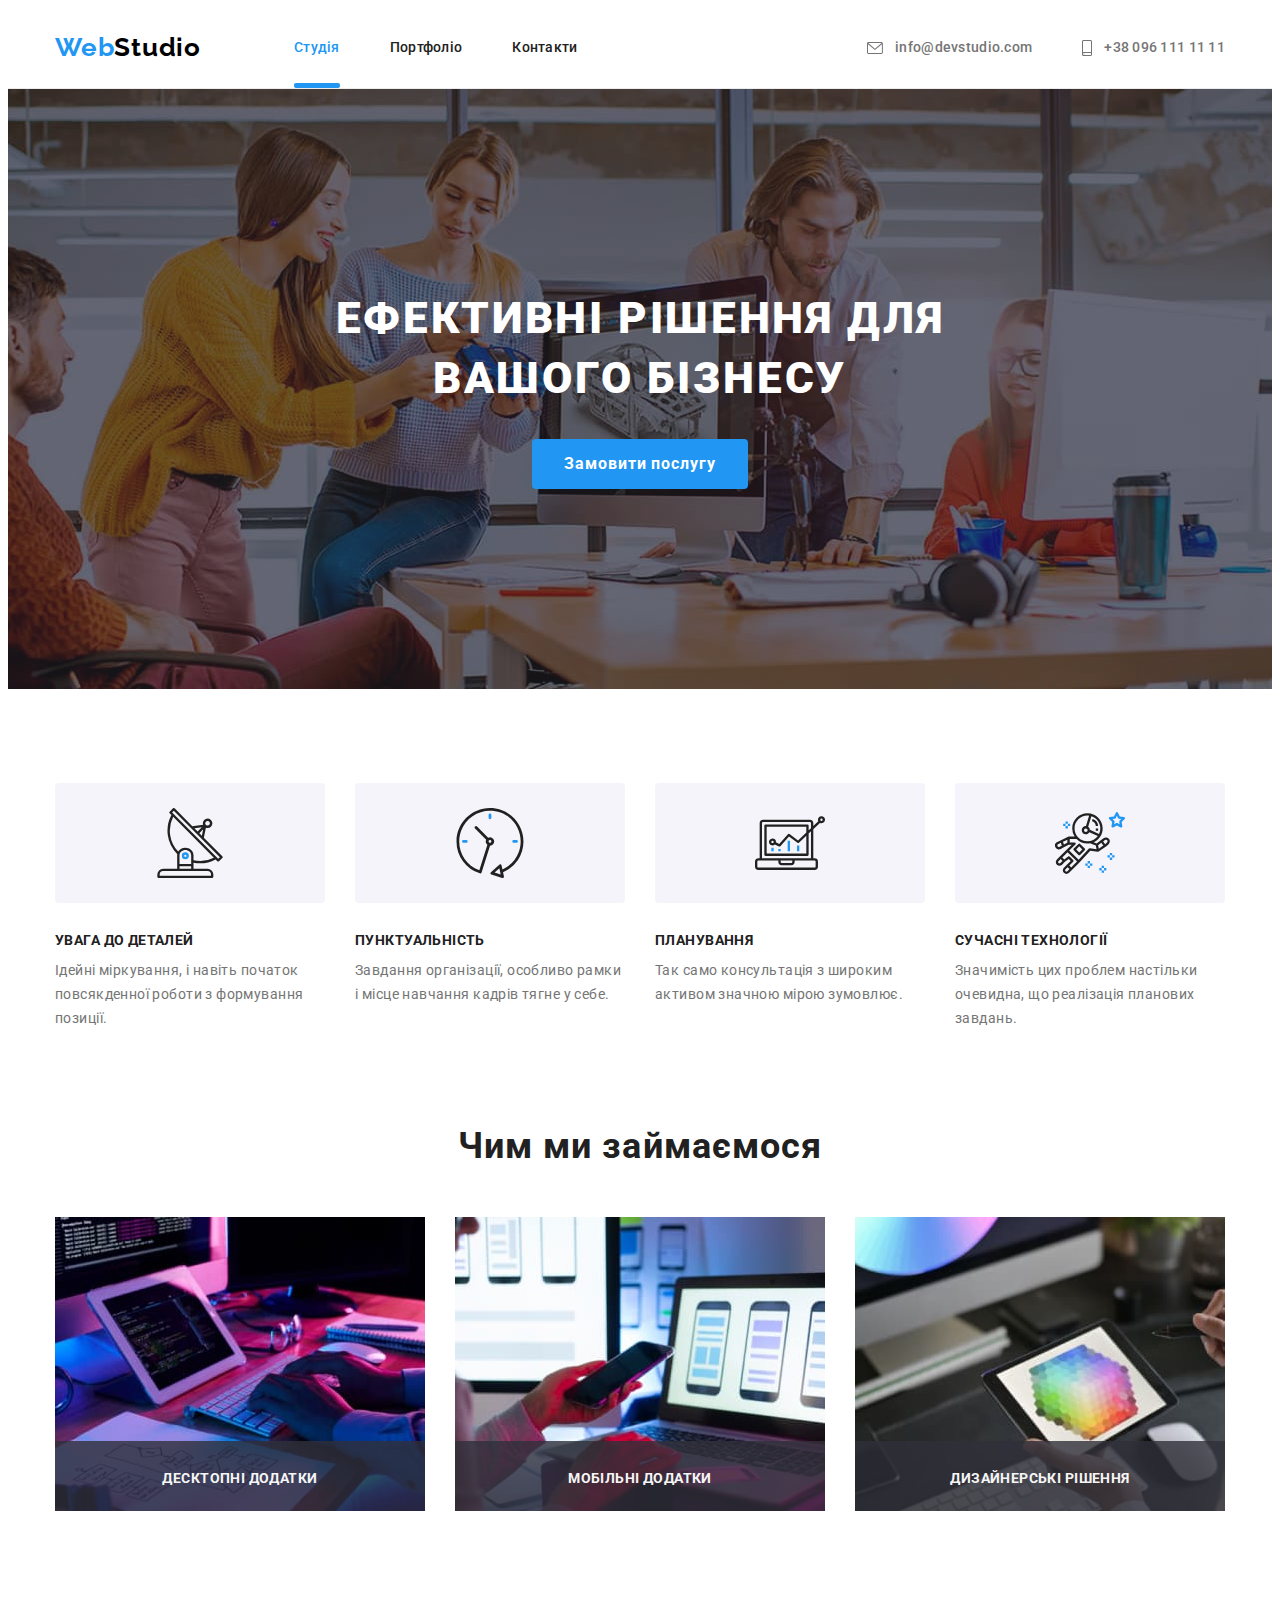
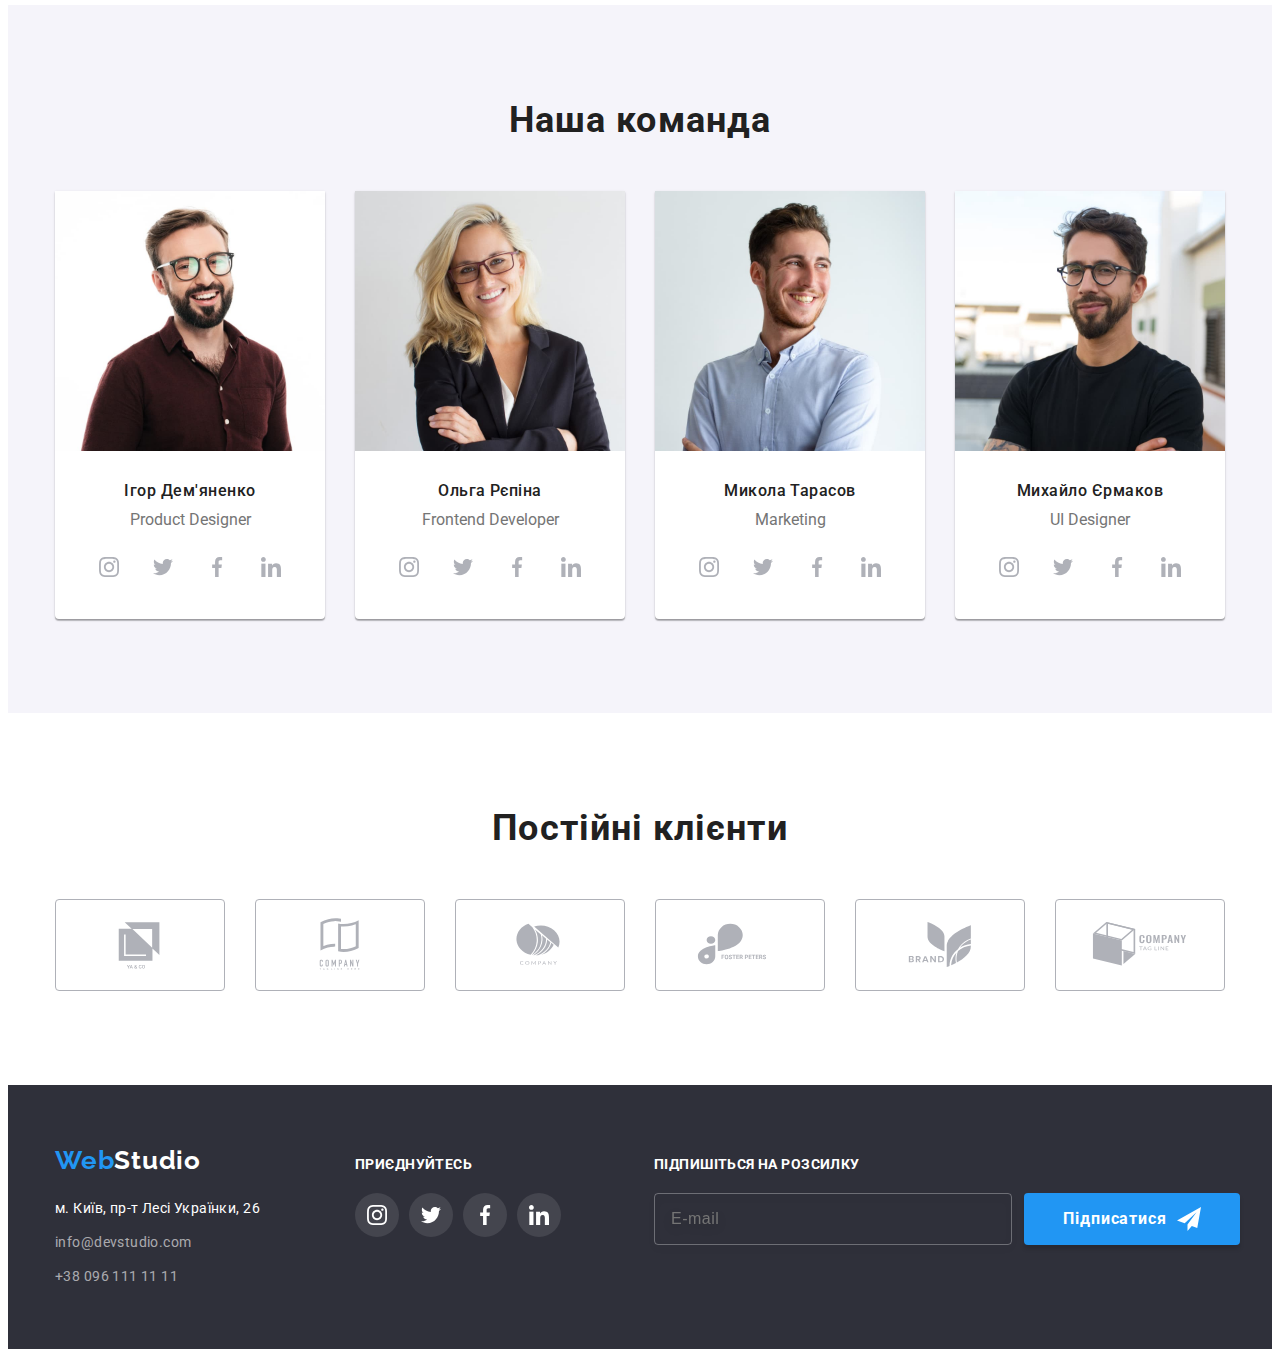
==== index.html @ d5b0b602 "clone" ====
<!DOCTYPE html>
<html lang="en">
  <head>
    <meta charset="UTF-8" />
    <meta http-equiv="X-UA-Compatible" content="IE=edge" />
    <meta name="viewport" content="width=device-width, initial-scale=1.0" />
    <title>Document</title>
    <link
      rel="stylesheet"
      href="https://cdnjs.cloudflare.com/ajax/libs/modern-normalize/1.1.0/modern-normalize.min.css"
      integrity="sha512-wpPYUAdjBVSE4KJnH1VR1HeZfpl1ub8YT/NKx4PuQ5NmX2tKuGu6U/JRp5y+Y8XG2tV+wKQpNHVUX03MfMFn9Q=="
      crossorigin="anonymous"
      referrerpolicy="no-referrer"
    />
    <link rel="stylesheet" href="./css/styles.css" />
    <link rel="preconnect" href="https://fonts.googleapis.com" />
    <link rel="preconnect" href="https://fonts.gstatic.com" crossorigin />
    <link
      href="https://fonts.googleapis.com/css2?family=Raleway:wght@700&family=Roboto:wght@400;500;700;900&display=swap"
      rel="stylesheet"
    />
  </head>
  <body>
    <header class="header">
      <div class="container">
        <a href="./index.html" class="logo">
          <span class="web">Web</span>Studio</a
        >

        <nav>
          <ul class="site-nav">
            <li class="item">
              <a href="./index.html" class="link activ">Студія</a>
            </li>
            <li class="item">
              <a href="./portfolio.html" class="link">Портфоліо</a>
            </li>
            <li class="item"><a href="#" class="link">Контакти</a></li>
          </ul>
        </nav>
        <ul class="contacts-nav">
          <li class="item">
            <a href="mailto:info@devstudio.com" class="link">
              <svg width="16px" height="12px" class="contacts-icon">
                <use href="./images/symbol-defs.svg#icon-convert"></use>
              </svg>
              info@devstudio.com</a
            >
          </li>
          <li class="item">
            <a href="tel:+380961111111" class="link">
              <svg width="10px" height="16px" class="contacts-icon">
                <use href="./images/symbol-defs.svg#icon-smartphone"></use>
              </svg>
              +38 096 111 11 11</a
            >
          </li>
        </ul>
      </div>
    </header>
    <main>
      <section class="hero">
        <div class="container">
          <h1 class="hero-title">Ефективні рішення для вашого бізнесу</h1>
          <button data-modal-open type="button" class="button">
            Замовити послугу
          </button>
        </div>
      </section>

      <section class="section no-padding">
        <div class="container">
          <ul class="description">
            <li class="list">
              <div class="description-logo">
                <svg width="70px" height="70px" class="description-icon">
                  <use href="./images/symbol-defs.svg#icon-antenna"></use>
                </svg>
              </div>
              <h3 class="description-title">УВАГА ДО ДЕТАЛЕЙ</h3>
              <p class="text">
                Ідейні міркування, і навіть початок повсякденної роботи з
                формування позиції.
              </p>
            </li>

            <li class="list">
              <div class="description-logo">
                <svg width="70px" height="70px" class="description-icon">
                  <use href="./images/symbol-defs.svg#icon-clock"></use>
                </svg>
              </div>

              <h3 class="description-title">ПУНКТУАЛЬНІСТЬ</h3>
              <p class="text">
                Завдання організації, особливо рамки і місце навчання кадрів
                тягне у себе.
              </p>
            </li>

            <li class="list">
              <div class="description-logo">
                <svg width="70px" height="70px" class="description-icon">
                  <use href="./images/symbol-defs.svg#icon-diagram"></use>
                </svg>
              </div>
              <h3 class="description-title">ПЛАНУВАННЯ</h3>
              <p class="text">
                Так само консультація з широким активом значною мірою зумовлює.
              </p>
            </li>

            <li class="list">
              <div class="description-logo">
                <svg width="70px" height="70px" class="description-icon">
                  <use href="./images/symbol-defs.svg#icon-astronaut"></use>
                </svg>
              </div>
              <h3 class="description-title">СУЧАСНІ ТЕХНОЛОГІЇ</h3>
              <p class="text">
                Значимість цих проблем настільки очевидна, що реалізація
                планових завдань.
              </p>
            </li>
          </ul>
        </div>
      </section>

      <section class="section photo">
        <div class="container">
          <h2 class="section-title">Чим ми займаємося</h2>
          <ul class="portfolio-list">
            <li>
              <div class="thumb">
                <img
                  src="./images/img.jpg"
                  alt="Робочий стіл"
                  width="370"
                  height="294"
                />
                <div class="about-photo">
                  <p class="about-text">ДЕСКТОПНІ ДОДАТКИ</p>
                </div>
              </div>
            </li>

            <li>
              <div class="thumb">
                <img
                  src="./images/img1.jpg"
                  alt="Ноутбук з телефоном в руках"
                  width="370"
                  height="294"
                />
                <div class="about-photo">
                  <p class="about-text">МОБІЛЬНІ ДОДАТКИ</p>
                </div>
              </div>
            </li>

            <li>
              <div class="thumb">
                <img
                  src="./images/img2.jpg"
                  alt="Планшет"
                  width="370"
                  height="294"
                />
                <div class="about-photo">
                  <p class="about-text">ДИЗАЙНЕРСЬКІ РІШЕННЯ</p>
                </div>
              </div>
            </li>
          </ul>
        </div>
      </section>

      <section class="section color">
        <div class="container comand">
          <h2 class="section-title">Наша команда</h2>
          <ul class="teams">
            <li class="team-list">
              <img
                src="./images/igor.jpg"
                alt="Ігор"
                width="270"
                height="260"
              />

              <div class="about">
                <h3 class="teams-title">Ігор Дем'яненко</h3>
                <p class="teams-text">Product Designer</p>
                <ul class="socials">
                  <li class="socials-item">
                    <a
                      class="socials-link link"
                      href="https://instagram.com"
                      target="_blank"
                      rel="nofollow noopener noreferrer"
                      aria-label="Instagram icon"
                    >
                      <svg class="socials-icon" width="20" height="20">
                        <use
                          href="./images/symbol-defs.svg#icon-instagram"
                        ></use>
                      </svg>
                    </a>
                  </li>
                  <li class="socials-item">
                    <a
                      class="socials-link link"
                      href="https://twitter.com"
                      target="_blank"
                      rel="nofollow noopener noreferrer"
                      aria-label="Twitter icon"
                    >
                      <svg class="socials-icon" width="20" height="20">
                        <use href="./images/symbol-defs.svg#icon-twitter"></use>
                      </svg>
                    </a>
                  </li>
                  <li class="socials-item">
                    <a
                      class="socials-link link"
                      href="https://facebook.com"
                      target="_blank"
                      rel="nofollow noopener noreferrer"
                      aria-label="Facebook icon"
                    >
                      <svg class="socials-icon" width="20" height="20">
                        <use
                          href="./images/symbol-defs.svg#icon-facebook"
                        ></use>
                      </svg>
                    </a>
                  </li>
                  <li class="socials-item">
                    <a
                      class="socials-link link"
                      href="https://linkedin.com"
                      target="_blank"
                      rel="nofollow noopener noreferrer"
                      aria-label="Linkedin icon"
                    >
                      <svg class="socials-icon" width="20" height="20">
                        <use
                          href="./images/symbol-defs.svg#icon-linkedin"
                        ></use>
                      </svg>
                    </a>
                  </li>
                </ul>
              </div>
            </li>
            <li class="team-list">
              <img
                src="./images/olga.jpg"
                alt="Ольга"
                width="270"
                height="260"
              />

              <div class="about">
                <h3 class="teams-title">Ольга Рєпіна</h3>
                <p class="teams-text">Frontend Developer</p>
                <ul class="socials">
                  <li class="socials-item">
                    <a
                      class="socials-link link"
                      href="https://instagram.com"
                      target="_blank"
                      rel="nofollow noopener noreferrer"
                      aria-label="Instagram icon"
                    >
                      <svg class="socials-icon" width="20" height="20">
                        <use
                          href="./images/symbol-defs.svg#icon-instagram"
                        ></use>
                      </svg>
                    </a>
                  </li>
                  <li class="socials-item">
                    <a
                      class="socials-link link"
                      href="https://twitter.com"
                      target="_blank"
                      rel="nofollow noopener noreferrer"
                      aria-label="Twitter icon"
                    >
                      <svg class="socials-icon" width="20" height="20">
                        <use href="./images/symbol-defs.svg#icon-twitter"></use>
                      </svg>
                    </a>
                  </li>
                  <li class="socials-item">
                    <a
                      class="socials-link link"
                      href="https://facebook.com"
                      target="_blank"
                      rel="nofollow noopener noreferrer"
                      aria-label="Facebook icon"
                    >
                      <svg class="socials-icon" width="20" height="20">
                        <use
                          href="./images/symbol-defs.svg#icon-facebook"
                        ></use>
                      </svg>
                    </a>
                  </li>
                  <li class="socials-item">
                    <a
                      class="socials-link link"
                      href="https://linkedin.com"
                      target="_blank"
                      rel="nofollow noopener noreferrer"
                      aria-label="Linkedin icon"
                    >
                      <svg class="socials-icon" width="20" height="20">
                        <use
                          href="./images/symbol-defs.svg#icon-linkedin"
                        ></use>
                      </svg>
                    </a>
                  </li>
                </ul>
              </div>
            </li>
            <li class="team-list">
              <img
                src="./images/mukola.jpg"
                alt="Микола"
                width="270"
                height="260"
              />

              <div class="about">
                <h3 class="teams-title">Микола Тарасов</h3>
                <p class="teams-text">Marketing</p>
                <ul class="socials">
                  <li class="socials-item">
                    <a
                      class="socials-link link"
                      href="https://instagram.com"
                      target="_blank"
                      rel="nofollow noopener noreferrer"
                      aria-label="Instagram icon"
                    >
                      <svg class="socials-icon" width="20" height="20">
                        <use
                          href="./images/symbol-defs.svg#icon-instagram"
                        ></use>
                      </svg>
                    </a>
                  </li>
                  <li class="socials-item">
                    <a
                      class="socials-link link"
                      href="https://twitter.com"
                      target="_blank"
                      rel="nofollow noopener noreferrer"
                      aria-label="Twitter icon"
                    >
                      <svg class="socials-icon" width="20" height="20">
                        <use href="./images/symbol-defs.svg#icon-twitter"></use>
                      </svg>
                    </a>
                  </li>
                  <li class="socials-item">
                    <a
                      class="socials-link link"
                      href="https://facebook.com"
                      target="_blank"
                      rel="nofollow noopener noreferrer"
                      aria-label="Facebook icon"
                    >
                      <svg class="socials-icon" width="20" height="20">
                        <use
                          href="./images/symbol-defs.svg#icon-facebook"
                        ></use>
                      </svg>
                    </a>
                  </li>
                  <li class="socials-item">
                    <a
                      class="socials-link link"
                      href="https://linkedin.com"
                      target="_blank"
                      rel="nofollow noopener noreferrer"
                      aria-label="Linkedin icon"
                    >
                      <svg class="socials-icon" width="20" height="20">
                        <use
                          href="./images/symbol-defs.svg#icon-linkedin"
                        ></use>
                      </svg>
                    </a>
                  </li>
                </ul>
              </div>
            </li>
            <li class="team-list">
              <img
                src="./images/mihailo.jpg"
                alt="Михайло"
                width="270"
                height="260"
              />

              <div class="about">
                <h3 class="teams-title">Михайло Єрмаков</h3>
                <p class="teams-text">UI Designer</p>
                <ul class="socials">
                  <li class="socials-item">
                    <a
                      class="socials-link link"
                      href="https://instagram.com"
                      target="_blank"
                      rel="nofollow noopener noreferrer"
                      aria-label="Instagram icon"
                    >
                      <svg class="socials-icon" width="20" height="20">
                        <use
                          href="./images/symbol-defs.svg#icon-instagram"
                        ></use>
                      </svg>
                    </a>
                  </li>
                  <li class="socials-item">
                    <a
                      class="socials-link link"
                      href="https://twitter.com"
                      target="_blank"
                      rel="nofollow noopener noreferrer"
                      aria-label="Twitter icon"
                    >
                      <svg class="socials-icon" width="20" height="20">
                        <use href="./images/symbol-defs.svg#icon-twitter"></use>
                      </svg>
                    </a>
                  </li>
                  <li class="socials-item">
                    <a
                      class="socials-link link"
                      href="https://facebook.com"
                      target="_blank"
                      rel="nofollow noopener noreferrer"
                      aria-label="Facebook icon"
                    >
                      <svg class="socials-icon" width="20" height="20">
                        <use
                          href="./images/symbol-defs.svg#icon-facebook"
                        ></use>
                      </svg>
                    </a>
                  </li>
                  <li class="socials-item">
                    <a
                      class="socials-link link"
                      href="https://linkedin.com"
                      target="_blank"
                      rel="nofollow noopener noreferrer"
                      aria-label="Linkedin icon"
                    >
                      <svg class="socials-icon" width="20" height="20">
                        <use
                          href="./images/symbol-defs.svg#icon-linkedin"
                        ></use>
                      </svg>
                    </a>
                  </li>
                </ul>
              </div>
            </li>
          </ul>
        </div>
      </section>
      <section class="section">
        <div class="container">
          <h2 class="section-title">Постійні клієнти</h2>
          <ul class="clients">
            <li class="clients-border">
              <a href="" class="clients-item">
                <svg width="106" height="60" class="clients-logo">
                  <use href="./images/symbol-defs.svg#icon-logo"></use>
                </svg>
              </a>
            </li>
            <li class="clients-border">
              <a href="" class="clients-item">
                <svg width="106" height="60" class="clients-logo">
                  <use href="./images/symbol-defs.svg#icon-logoo"></use>
                </svg>
              </a>
            </li>
            <li class="clients-border">
              <a href="" class="clients-item">
                <svg width="106" height="60" class="clients-logo">
                  <use href="./images/symbol-defs.svg#icon-logooo"></use>
                </svg>
              </a>
            </li>
            <li class="clients-border">
              <a href="" class="clients-item">
                <svg width="106" height="60" class="clients-logo">
                  <use href="./images/symbol-defs.svg#icon-logooooo"></use>
                </svg>
              </a>
            </li>
            <li class="clients-border">
              <a href="" class="clients-item">
                <svg width="106" height="60" class="clients-logo">
                  <use href="./images/symbol-defs.svg#icon-brand"></use>
                </svg>
              </a>
            </li>
            <li class="clients-border">
              <a href="" class="clients-item">
                <svg width="106" height="60" class="clients-logo">
                  <use href="./images/symbol-defs.svg#icon-company"></use>
                </svg>
              </a>
            </li>
          </ul>
        </div>
      </section>
    </main>

    <footer class="page-dawn">
      <div class="container">
        <div class="footer-adress">
          <a href="/" class="logo">
            <span class="web">Web</span><span class="colortext">Studio</span></a
          >

          <address class="adress">
            <p class="adress-text">м. Київ, пр-т Лесі Українки, 26</p>
            <ul class="info">
              <li class="info-link">
                <a href="mailto:info@devstudio.com" class="link"
                  >info@devstudio.com</a
                >
              </li>
              <li class="info-link">
                <a href="tel:+380961111111" class="link">+38 096 111 11 11</a>
              </li>
            </ul>
          </address>
        </div>
        <div class="footer-socials">
          <p class="join-in">ПРИЄДНУЙТЕСЬ</p>
          <ul class="footer-item">
            <li class="socials-item">
              <a
                class="socials-link link"
                href="https://instagram.com"
                target="_blank"
                rel="nofollow noopener noreferrer"
                aria-label="Instagram icon"
              >
                <svg class="socials-icon" width="20" height="20">
                  <use href="./images/symbol-defs.svg#icon-instagram"></use>
                </svg>
              </a>
            </li>
            <li class="socials-item">
              <a
                class="socials-link link"
                href="https://twitter.com"
                target="_blank"
                rel="nofollow noopener noreferrer"
                aria-label="Twitter icon"
              >
                <svg class="socials-icon" width="20" height="20">
                  <use href="./images/symbol-defs.svg#icon-twitter"></use>
                </svg>
              </a>
            </li>
            <li class="socials-item">
              <a
                class="socials-link link"
                href="https://facebook.com"
                target="_blank"
                rel="nofollow noopener noreferrer"
                aria-label="Facebook icon"
              >
                <svg class="socials-icon" width="20" height="20">
                  <use href="./images/symbol-defs.svg#icon-facebook"></use>
                </svg>
              </a>
            </li>
            <li class="socials-item">
              <a
                class="socials-link link"
                href="https://linkedin.com"
                target="_blank"
                rel="nofollow noopener noreferrer"
                aria-label="Linkedin icon"
              >
                <svg class="socials-icon" width="20" height="20">
                  <use href="./images/symbol-defs.svg#icon-linkedin"></use>
                </svg>
              </a>
            </li>
          </ul>
        </div>
        <div class="subscription">
          <p class="subscription-title">ПІДПИШІТЬСЯ НА РОЗСИЛКУ</p>
          <form class="subscription-form" autocomplete="on">
            <label class="subscription-label">
              <input
                type="text"
                class="subscription-input"
                name="email"
                placeholder="E-mail"
              />
            </label>
            <button class="subscription-button" type="button">
              Підписатися
              <svg class="subscription-icon" width="24" height="24">
                <use href="./images/symbol-defs.svg#icon-send"></use>
              </svg>
            </button>
          </form>
        </div>
      </div>
    </footer>

    <div class="backdrop is-hidden" data-modal>
      <div class="modal">
        <button data-modal-close class="close-modal">
          <svg class="close-icon" width="18" height="18">
            <use href="./images/symbol-defs.svg#icon-close"></use>
          </svg>
        </button>

        <h2 class="modal-title">Залиште своЇ дані, ми вам передзвонимо</h2>

        <form class="modal-form">
          <label for="Ім'я" class="form-label">
            <span class="form-subtitle">Ім'я</span>
            <input type="text" name="name" class="form-input" />
            <svg class="form-icon" width="18" height="18">
              <use href="./images/symbol-defs.svg#icon-person"></use>
            </svg>
          </label>

          <label for="Телефон" class="form-label">
            <span class="form-subtitle">Телефон</span>
            <input type="text" name="phone" class="form-input" />
            <svg class="form-icon" width="18" height="18">
              <use href="./images/symbol-defs.svg#icon-phone"></use>
            </svg>
          </label>

          <label for="Пошта" class="form-label">
            <span class="form-subtitle">Пошта</span>
            <input type="text" name="email" class="form-input" />
            <svg class="form-icon" width="18" height="18">
              <use href="./images/symbol-defs.svg#icon-email"></use>
            </svg>
          </label>

          <label for="Коментар" class="form-label">
            <span class="form-subtitle">Коментар</span>
            <textarea
              name="coment"
              class="form-coment"
              placeholder="Введіть текст"
            ></textarea>
          </label>
        </form>

        <label for="policy" class="policy-label">
          <input
            type="checkbox"
            name="policy"
            id="policy"
            class="policy-input"
          />
          <span class="checkbox-icon"></span>

          <span class="form-policy"
            >Погоджуюся з розсилкою та приймаю
            <a href="#" class="policy-link">Умови договору</a></span
          >
        </label>

        <button type="submit" class="button button-send">Відправити</button>
      </div>
    </div>

    <script src="./js/modal.js"></script>
  </body>
</html>
---- css/styles.css ----
/* колір основного тексту #757575 */
/* вторичний колір #212121 */
/* білий текст #ffffff */
/* білий #f5f5f5 */
/* акцент #2196F3 */

:root {
  --primary-text-color: #757575;
  --title-text-color: #212121;
  --accent-color: #2196f3;
  --primary-white-color: #f5f5f5;
  --primary-white-text-color: #ffffff;
}
html {
  box-sizing: border-box;
  /* background: var(--primary-white-text-color); */
}

*,
*::before,
*::after {
  box-sizing: inherit;
}

body {
  /* color: var(--title-text-color); */
  color: var(--primary-white-color);

  font-family: Roboto, sans-serif;
}
p {
  margin: 0px;
}

ul {
  list-style: none;
  padding: 0px;
  margin: 0px;
}
img {
  display: block;
}

h1,
h2,
h3,
h4,
h5,
h6,
p {
  margin-top: 0px;
  margin-bottom: 0px;
}

header {
  border-bottom: 1px solid #ececec;
}

/* Logo */

.logo {
  color: #000000;

  font-family: Raleway, sans-serif;
  font-weight: 700;
  font-size: 26px;
  line-height: 1.2;
  letter-spacing: 0.03em;

  text-decoration: none;

  margin-right: 93px;
}

.logo .web {
  color: var(--accent-color);
}

/* Site-nav */
/* .header {
  border-bottom: 1px solid #ececec;
} */
.header .container {
  width: 1200px;
  display: flex;
  align-items: center;
  margin-left: auto;
  margin-right: auto;

  padding-top: 0px;
  padding-bottom: 0px;
  padding-left: 15px;
  padding-right: 15px;
}

.container {
  align-items: center;
  width: 1200px;
  margin-left: auto;
  margin-right: auto;
  padding-left: 15px;
  padding-right: 15px;
}
.site-nav {
  display: flex;
  padding-left: 0px;
}

.site-nav .item:not(:last-child) {
  margin-right: 50px;
}

.contacts-nav {
  display: flex;
  padding-left: 0px;
  margin-left: auto;
}

.contacts-nav .item + .item {
  margin-left: 50px;
}

.site-nav .link {
  color: var(--title-text-color);

  font-weight: 500;
  font-size: 14px;
  line-height: 1.14;
  letter-spacing: 0.02em;

  text-decoration: none;
  position: relative;

  display: block;
  padding-top: 32px;
  padding-bottom: 32px;

  transition: color 250ms cubic-bezier(0.4, 0, 0.2, 1);
}

.activ::after {
  content: "";
  display: block;
  width: 100%;
  height: 5px;
  background-color: var(--accent-color);
  position: absolute;
  left: 0;
  bottom: 0;
  border-radius: 2px;
}

.site-nav .link.activ {
  color: var(--accent-color);
}

.site-nav .link:hover,
.site-nav .link:focus {
  color: var(--accent-color);
}

.site-nav .link.current {
  color: var(--accent-color);
}

.contacts-nav .link {
  color: var(--primary-text-color);

  font-weight: 500;
  font-size: 14px;
  line-height: 1.14;
  letter-spacing: 0.02em;

  text-decoration: none;

  display: flex;
  align-items: center;
  padding-bottom: 32px;
  padding-top: 32px;

  transition: color 250ms cubic-bezier(0.4, 0, 0.2, 1);
}
.contacts-nav .link:hover,
.contacts-nav .link:focus {
  color: var(--accent-color);
}
.link:hover .contacts-icon,
.link:focus .contacts-icon {
  fill: currentColor;
}

.item {
  display: flex;
  align-items: center;
  margin: 0;
  padding: 0;
  list-style: none;
}

.contacts-icon {
  fill: var(--primary-text-color);
  /* fill: transparent; */

  margin-right: 12px;
}

/* Hero */
.hero {
  text-align: center;
  background-color: #c4c4c4;
  padding-top: 200px;
  padding-bottom: 200px;
  max-width: 1600px;
  margin-left: auto;
  margin-right: auto;
  background-image: linear-gradient(
      rgba(47, 48, 58, 0.4),
      rgba(47, 48, 58, 0.4)
    ),
    url(../images/hero.jpg);
  /* background-image: url(../images/hero.jpg); */
  background-repeat: no-repeat;
  background-position: center;
  background-size: cover;
}

.hero-title {
  color: var(--primary-white-text-color);

  font-weight: 900;
  font-size: 44px;
  line-height: 1.36;
  text-align: center;
  letter-spacing: 0.06em;
  text-transform: uppercase;

  width: 696px;
  height: 120px;
  margin-top: 0px;
  margin-bottom: 30px;
  margin-left: auto;
  margin-right: auto;
}

/* Button */
.button {
  color: var(--primary-white-text-color);
  background-color: var(--accent-color);
  border: none;
  border-radius: 4px;
  font-family: inherit;
  font-weight: 700;
  font-size: 16px;
  line-height: 1.88;
  align-items: center;
  text-align: center;
  letter-spacing: 0.06em;

  cursor: pointer;

  width: 216px;
  height: 50px;
}

/* Section */
.section {
  padding-top: 94px;
  padding-bottom: 94px;
}
.portfolio-list {
  display: flex;
  justify-content: space-between;
}
.thumb {
  position: relative;
}

.about-photo {
  /* margin-left: auto;
 margin-right: auto; */
  width: 370px;
  height: 70px;

  position: absolute;
  bottom: 0;
  left: 50%;
  transform: translate(-50%, 0);
  background-color: rgba(47, 48, 58, 0.8);
}

.about-text {
  font-weight: 700;
  font-size: 14px;
  line-height: 1.14;
  text-align: center;
  justify-content: center;
  letter-spacing: 0.03em;

  padding-top: 30px;
  padding-bottom: 30px;
}

.section-title {
  color: var(--title-text-color);

  font-size: 36px;
  line-height: 1.17;
  text-align: center;
  letter-spacing: 0.03em;

  margin-top: 0;
  margin-bottom: 50px;
}

.description {
  display: flex;
  padding-left: 0px;
  padding-right: 0px;
  margin: 0px;
}

.no-padding {
  margin-top: 0px;
  padding-bottom: 0px;
}

.description .description-title {
  color: var(--title-text-color);

  font-size: 14px;
  line-height: 1.14;
  letter-spacing: 0.03em;
  text-transform: uppercase;

  margin-top: 0px;
  margin-bottom: 10px;
}

.list {
  display: inline-block;
  width: 270px;
  padding-left: 0px;
}

.list:not(:first-child) {
  margin-left: 30px;
}

.text {
  color: var(--primary-text-color);

  font-size: 14px;
  line-height: 1.71;
  letter-spacing: 0.03em;
}

.description-logo {
  height: 120px;
  display: flex;
  align-items: center;
  justify-content: center;
  background-color: #f5f4fa;
  margin-bottom: 30px;
  border-radius: 4px;
}
.description-icon {
  display: flex;
  align-items: center;
  justify-content: center;
}

/* Teams */
.comand {
  background: #f5f4fa;
}
.color {
  background: #f5f4fa;
}
.teams {
  display: flex;
}

.team-list {
  background: var(--primary-white-text-color);
  border-bottom-right-radius: 4px;
  border-bottom-left-radius: 4px;
  box-shadow: 0px 1px 3px rgba(0, 0, 0, 0.12), 0px 1px 1px rgba(0, 0, 0, 0.14),
    0px 2px 1px rgba(0, 0, 0, 0.2);
}
.team-list:not(:first-child) {
  margin-left: 30px;
}
.about {
  padding-top: 30px;
  padding-bottom: 30px;
}

.teams .teams-title {
  color: var(--title-text-color);
  font-weight: 500;
  font-size: 16px;
  line-height: 1.19;
  letter-spacing: 0.03em;
  text-align: center;
  /* margin-top: 30px; */
}

.teams-text {
  color: var(--primary-text-color);
  font-size: 16px;
  line-height: 1.19;
  text-align: center;
  margin-top: 10px;
  /* margin-bottom: 30px; */
}

.socials {
  display: flex;
  justify-content: center;
  align-items: center;
  gap: 10px;
  margin-top: 16px;
}

.socials-link {
  display: flex;
  align-items: center;
  justify-content: center;

  width: 44px;
  height: 44px;

  color: #afb1b8;
  /* fill: currentColor; */
  border-radius: 50%;

  transition: background-color 250ms cubic-bezier(0.4, 0, 0.2, 1),
    fill 250ms cubic-bezier(0.4, 0, 0.2, 1);
}

.socials-link:hover,
.socials-link:focus {
  background-color: var(--accent-color);
}

.socials-icon {
  fill: currentColor;
}
.socials-link:hover .socials-icon,
.socials-link:focus .socials-icon {
  fill: #ffffff;
  transition: fill 250ms cubic-bezier(0.4, 0, 0.2, 1);
}

/* Clients */

.clients {
  display: flex;
  justify-content: center;
  align-items: center;
  gap: 30px;
}

.clients-logo {
  display: flex;
  align-items: center;
  justify-content: center;

  fill: #afb1b8;

  transition: fill 250ms cubic-bezier(0.4, 0, 0.2, 1);
}
.clients-item:hover .clients-logo,
.clients-item:focus .clients-logo {
  fill: var(--accent-color);
}

.clients-item {
  display: flex;
  align-items: center;
  justify-content: center;
  background-color: transparent;
  box-sizing: border-box;
  width: 170px;
  height: 92px;
  border: 1px solid #afb1b8;
  border-radius: 4px;

  transition: border-color 250ms cubic-bezier(0.4, 0, 0.2, 1);
}

.clients-border {
  display: flex;
  align-items: center;
  justify-content: center;
}
.clients-item:hover,
.clients-item:focus {
  border: 1px solid var(--accent-color);
}

/* Footer */
footer {
  background: #2f303a;
  padding-top: 60px;
  padding-bottom: 60px;
}

.page-dawn .logo {
  margin-right: 0px;
}

.page-dawn .container {
  align-items: center;
  width: 1200px;
  margin-left: auto;
  margin-right: auto;
  padding-left: 15px;
  padding-right: 15px;

  font-size: 14px;
  line-height: 1.71;

  display: flex;
  align-items: baseline;
}

.colortext {
  color: var(--primary-white-text-color);
}

.adress {
  font-style: normal;
  margin-right: 0px;
  width: 230px;
  padding-top: 20px;
}

.adress .adress-text {
  color: var(--primary-white-text-color);

  font-size: 14px;
  line-height: 1.71;
  letter-spacing: 0.03em;
  margin-right: 0px;
}

.info .link {
  color: rgba(255, 255, 255, 0.6);

  font-size: 14px;
  line-height: 1.71;
  letter-spacing: 0.03em;

  text-decoration: none;

  transition: color 250ms cubic-bezier(0.4, 0, 0.2, 1);
}
.info-link {
  padding-top: 10px;
}

.info .link:hover,
.info .link:focus {
  color: var(--accent-color);
}

.footer-item {
  display: flex;
  align-items: center;
  justify-content: center;
}

.footer-adress {
  margin-right: 70px;
}

.join-in {
  color: var(--primary-white-text-color);
  font-size: 14px;
  line-height: 1.14;
  letter-spacing: 0.03em;
  margin-bottom: 20px;
  font-weight: 700;
}
.footer-item {
  gap: 10px;
}

.footer-item .socials-link {
  display: flex;
  align-items: center;
  justify-content: center;

  width: 44px;
  height: 44px;

  color: var(--primary-white-text-color);
  background-color: rgba(255, 255, 255, 0.1);
  fill: currentColor;
  border-radius: 50%;

  transition: background-color 250ms cubic-bezier(0.4, 0, 0.2, 1);
}
.footer-item .socials-link:hover,
.footer-item .socials-link:focus {
  background-color: var(--accent-color);
}

.subscription {
  margin-left: 93px;
}

.subscription-title {
  color: var(--primary-white-text-color);
  font-size: 14px;
  line-height: 1.14;
  letter-spacing: 0.03em;
  margin-bottom: 20px;
  font-weight: 700;
}

.subscription-form {
  display: flex;
}

.subscription-input {
  border: 1px solid rgba(255, 255, 255, 0.3);
  border-radius: 4px;
  background-color: transparent;
  min-width: 358px;
  margin-right: 12px;
  font-size: 16px;
  line-height: 1.25;
  letter-spacing: 0.03em;
  color: rgba(255, 255, 255, 0.9);
  padding: 15px 16px;
  filter: drop-shadow(0px 4px 4px rgba(0, 0, 0, 0.15));
  transition: border-color 250ms cubic-bezier(0.4, 0, 0.2, 1);
}
.subscription-input:hover,
.subscription-input:focus {
  border-color: var(--accent-color);
  outline: none;
}

.subscription-button {
  display: inline-flex;
  padding: 10px 28px;
  color: var(--primary-white-text-color);
  background-color: var(--accent-color);
  border: none;
  border-radius: 4px;
  font-family: inherit;
  font-weight: 700;
  font-size: 16px;
  line-height: 1.88;
  align-items: center;
  text-align: center;
  justify-content: center;
  letter-spacing: 0.06em;
  box-shadow: 0px 4px 4px rgba(0, 0, 0, 0.15);

  cursor: pointer;

  width: 216px;
}

.subscription-icon {
  fill: var(--primary-white-text-color);
  margin-left: 10px;
}
/* Портфоліо */

.section .portfolio-button {
  color: var(--title-text-color);

  font-weight: 500;
  font-size: 16px;
  line-height: 1.63;
  letter-spacing: 0.03em;

  cursor: pointer;

  font-family: inherit;
  padding: 6px 23px;
  transition: background-color 250ms cubic-bezier(0.4, 0, 0.2, 1),
    color 250ms cubic-bezier(0.4, 0, 0.2, 1);
  border: none;
  border-radius: 4px;
}

.navigation {
  display: flex;

  align-items: center;
  justify-content: center;

  margin: 0 auto 50px auto;
}
.navigation li:not(:first-child) {
  margin-left: 10px;
}
.section .portfolio-button:hover {
  color: #f5f4fa;
  background-color: var(--accent-color);
  filter: drop-shadow(0px 4px 4px rgba(0, 0, 0, 0.25));
  transition: filter 250ms cubic-bezier(0.4, 0, 0.2, 1);
}
.section .portfolio-button:focus {
  color: #f5f4fa;
  background-color: var(--accent-color);
  filter: drop-shadow(0px 4px 4px rgba(0, 0, 0, 0.25));
  transition: filter 250ms cubic-bezier(0.4, 0, 0.2, 1);
}

.work-item {
  text-decoration: none;
  display: block;
  width: 370px;
}
.work-photo {
  position: relative;
  overflow: hidden;
}

/* .work-photo::before{

  position: absolute;
  content: "";
  width: 100%;
  height: 100%;
  display: inline-block;
  background-color: rgba(33, 150, 243, 0.9);
  opacity: 0;
}

.work-photo:hover::before{
  opacity: 1;
 
} */

.work-photo-text {
  position: absolute;
  transform: translateY(100%);
  transition: transform 250ms cubic-bezier(0.4, 0, 0.2, 1);

  top: 0;
  left: 0;
  width: 100%;
  height: 100%;

  padding: 63px 24px;
  font-size: 18px;
  line-height: 1.56;
  letter-spacing: 0.03em;

  background-color: rgba(33, 150, 243, 0.9);
  color: var(--primary-white-text-color);
}

.work-list:hover,
.work-item:focus {
  display: inline-block;
  box-shadow: 0px 4px 4px rgba(0, 0, 0, 0.25);
  transition: box-shadow 250ms cubic-bezier(0.4, 0, 0.2, 1);
}

.work-list:hover .work-photo-text,
.work-list:focus .work-photo-text {
  transform: translateY(0);
}

.works .work-description {
  background-color: var(--primary-white-text-color);
}

.work-item:hover {
  filter: drop-shadow(0px 4px 4px rgba(0, 0, 0, 0.25));
  /* display: block;
box-shadow: 0px 3px 1px rgba(0, 0, 0, 0.1), 0px 1px 2px rgba(0, 0, 0, 0.08), 0px 2px 2px rgba(0, 0, 0, 0.12);
border-radius:4px; */
}
.works .work-title {
  color: var(--title-text-color);

  font-size: 18px;
  line-height: 2;
  letter-spacing: 0.06em;

  /* margin-top: 20px; */
  /* padding: 20px 24px 20px 24px; */
}

.works .work-text {
  color: var(--primary-text-color);

  font-size: 16px;
  line-height: 1.88;
  letter-spacing: 0.03em;
  /* 
  margin-top: 4px; */
}

.works {
  display: flex;
  flex-wrap: wrap;
  gap: 30px;
}

.work-description {
  padding: 20px 24px 20px 24px;
  border-bottom: 1px solid #eeeeee;
  border-left: 1px solid #eeeeee;
  border-right: 1px solid #eeeeee;
}

/* BACKDROP */

.backdrop {
  position: fixed;
  top: 0;
  left: 0;
  width: 100%;
  height: 100%;
  background-color: rgba(0, 0, 0, 0.2);
  opacity: 1;
  filter: drop-shadow(0px 4px 4px rgba(0, 0, 0, 0.25));

  transition: opacity 250ms cubic-bezier(0.4, 0, 0.2, 1),
    visibility 250ms cubic-bezier(0.4, 0, 0.2, 1);
}

.backdrop.is-hidden {
  opacity: 0;
  pointer-events: none;
  visibility: hidden;
}

.backdrop.is-hidden .modal {
  transform: translate(-50%, -50%) scale(0.8);
  transition: transform 250ms cubic-bezier(0.4, 0, 0.2, 1);
}

.modal {
  width: 528px;
  height: 581px;
  background-color: #fff;

  position: absolute;
  top: 50%;
  left: 50%;
  transform: translate(-50%, -50%) scale(1);
  transition: transform 250ms cubic-bezier(0.4, 0, 0.2, 1);
}

.close-modal {
  position: absolute;
  top: 8px;
  right: 8px;

  width: 30px;
  height: 30px;
  cursor: pointer;
  border-radius: 50%;
  border: 1px solid rgba(0, 0, 0, 0.1);
  background-color: var(--primary-white-text-color);
}

.close-icon:hover,
.close-icon:focus {
  fill: var(--accent-color);
}

.close-icon {
  position: absolute;

  top: 15px;
  right: -4px;
  transform: translate(-50%, -50%);
  transition: fill 250ms cubic-bezier(0.4, 0, 0.2, 1);
}

.button-close {
  position: relative;
}

.button-item {
  width: 30px;
  height: 30px;
  border-radius: 50%;
  border: 1px solid rgba(0, 0, 0, 0.1);
  background-color: #fff;
  position: absolute;
  right: 8px;
  top: 8px;
}

.close {
  color: #000000;
}

.modal-title {
  font-weight: 700;
  font-size: 20px;
  line-height: 1.15;
  text-align: center;
  letter-spacing: 0.03em;
  justify-content: center;
  margin-top: 40px;

  color: #212121;
}

.modal-form {
  margin-left: 40px;
  margin-right: 40px;
  margin-top: 12px;
}

.form-input {
  margin-top: 4px;
  width: 448px;
  height: 40px;
  padding: 0;
  padding-left: 42px;

  display: block;
  outline: none;
  border: 1px solid rgba(33, 33, 33, 0.2);
  border-radius: 4px;

  transition: border-color 250ms cubic-bezier(0.4, 0, 0.2, 1);
}

.form-label {
  position: relative;
  display: block;
  margin-bottom: 10px;
}

.form-subtitle {
  font-size: 12px;
  line-height: 1.17;
  letter-spacing: 0.01em;

  color: var(--primary-text-color);
  display: block;
}

.form-icon {
  position: absolute;
  top: 30px;
  left: 12px;

  transition: fill 250ms cubic-bezier(0.4, 0, 0.2, 1);
}

.form-label:focus-within > .form-icon {
  fill: var(--accent-color);
}

.form-input:focus,
.form-input:hover {
  border-color: var(--accent-color);
}

.form-coment {
  resize: none;

  margin-top: 4px;
  width: 448px;
  height: 120px;
  padding: 12px 16px;

  display: block;
  outline: none;
  border: 1px solid rgba(33, 33, 33, 0.2);
  border-radius: 4px;

  transition: border-color 250ms cubic-bezier(0.4, 0, 0.2, 1);
}

.form-coment::placeholder {
  font-size: 12px;
  line-height: 1.17;
  letter-spacing: 0.01em;

  color: rgba(117, 117, 117, 0.5);
}

.form-coment:focus,
.form-coment:hover {
  border-color: var(--accent-color);
}

.policy-label {
  display: flex;
  align-items: center;
  justify-content: center;
}

.policy-input {
  position: absolute;
  width: 1px;
  height: 1px;
  margin: -1px;
  bottom: 0;
  padding: 0;
  clip: rect(0 0 0 0);
  overflow: hidden;
}

.form-policy {
  font-size: 14px;
  line-height: 1.71;
  letter-spacing: 0.03em;
  color: var(--primary-text-color);
  margin-left: 10px;
  display: inline-block;
}

.checkbox-icon {
  display: inline-block;
  width: 16px;
  height: 15px;
  border: 2px solid #212121;
  border-radius: 2px;
  transition: background-color 250ms cubic-bezier(0.4, 0, 0.2, 1),
    border-color 250ms cubic-bezier(0.4, 0, 0.2, 1);
}

.policy-input:checked + .checkbox-icon {
  background-color: var(--accent-color);
  background-image: url(../images/check.svg);
  background-size: contain;
  background-origin: border-box;
  border-color: var(--accent-color);
}

.policy-link {
  color: var(--accent-color);
}
.button-send {
  margin-left: 164px;
  margin-top: 30px;
  filter: drop-shadow(0px 4px 4px rgba(0, 0, 0, 0.25));
}
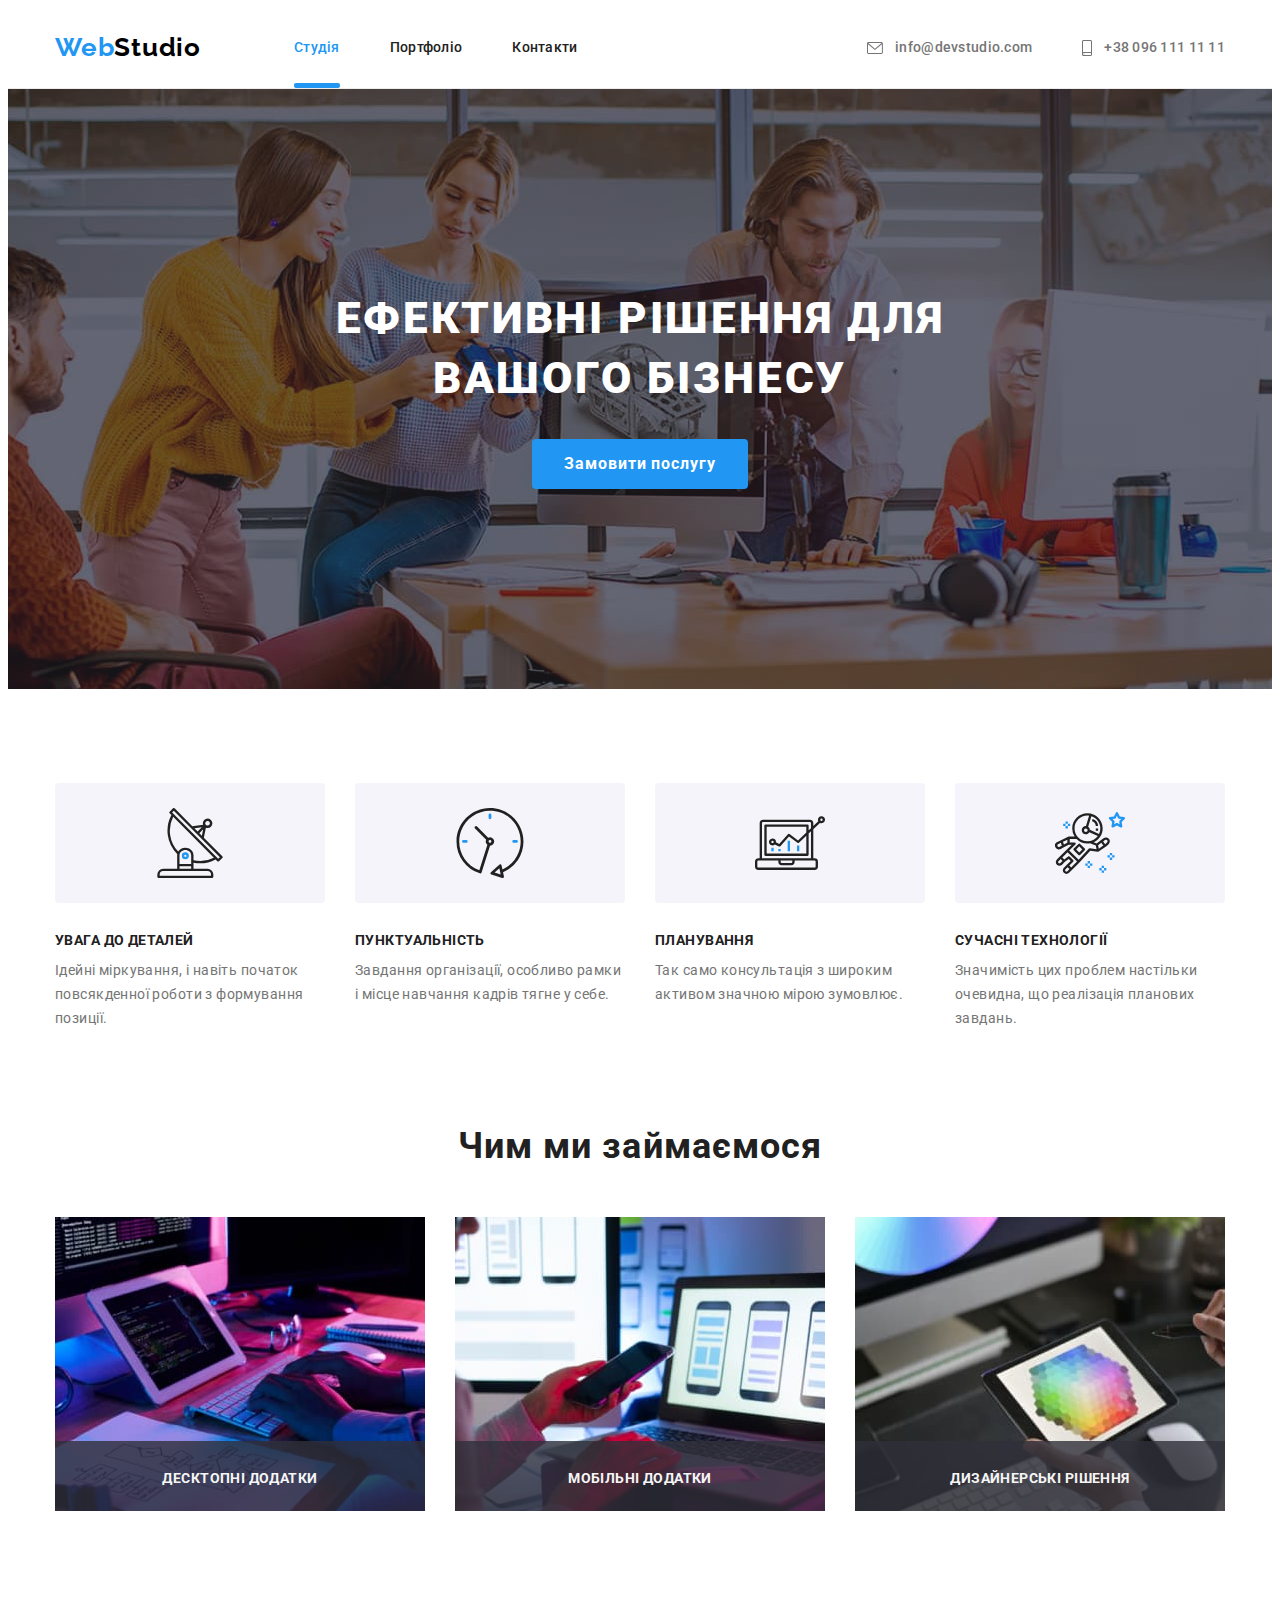
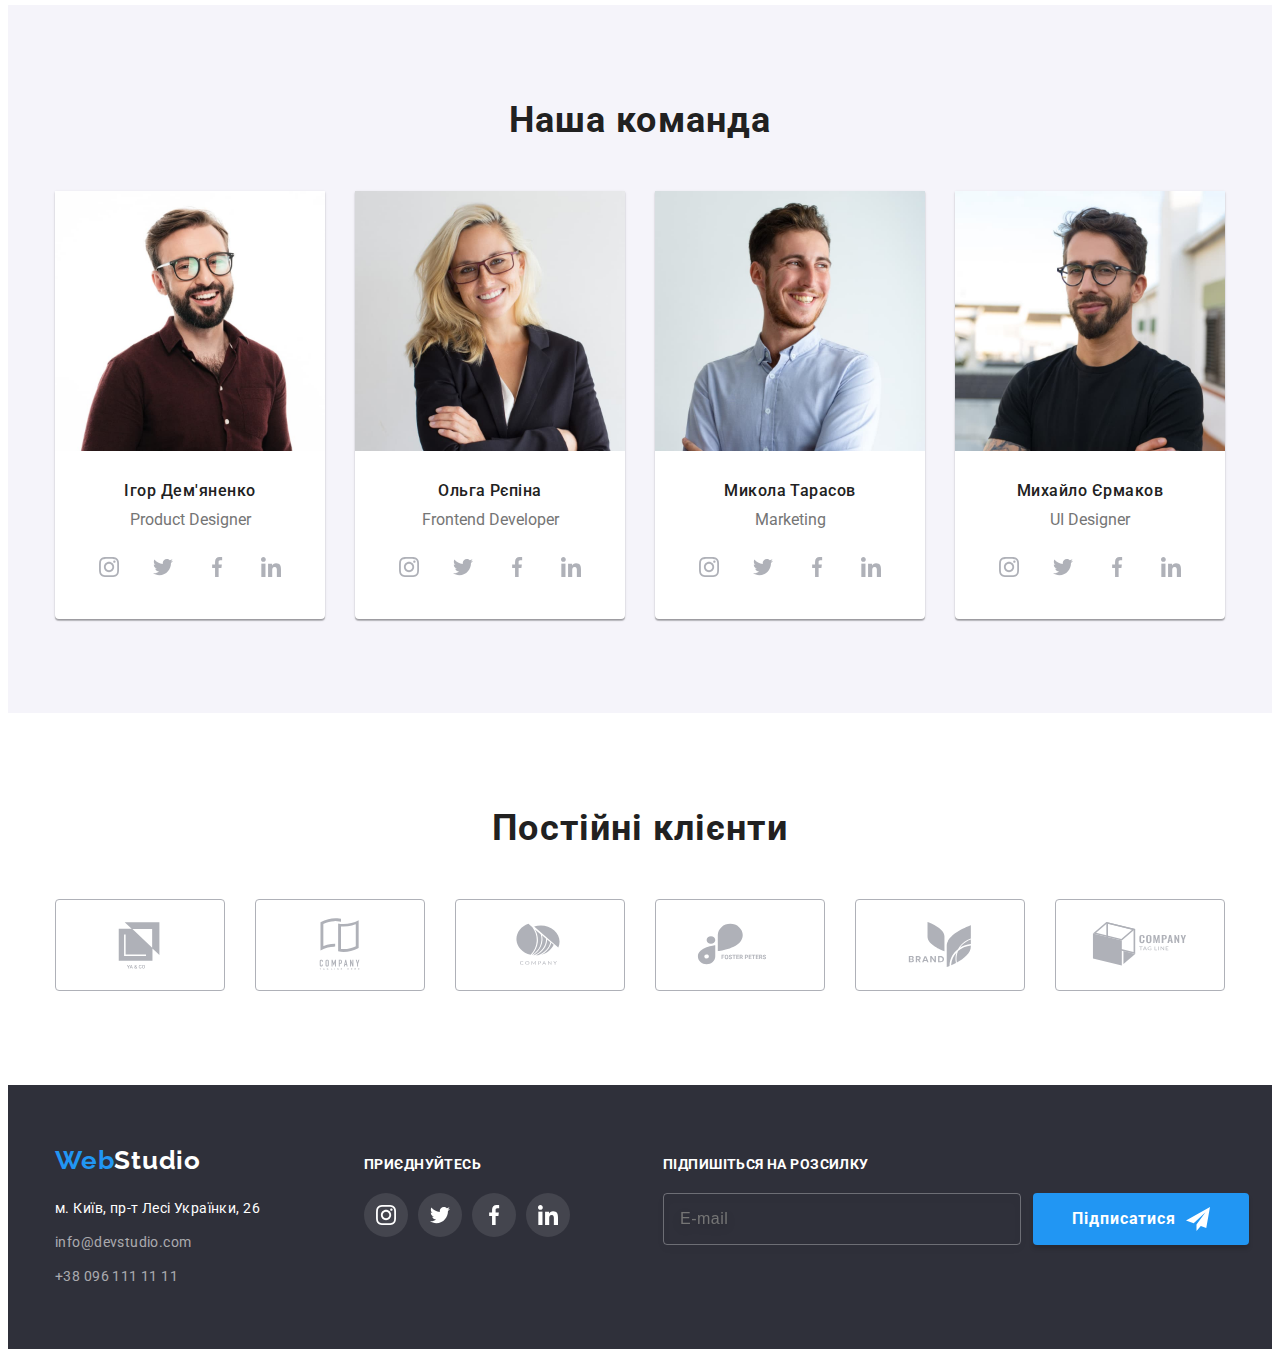
==== commit 990bda4c: "added BEM&SASS" ====
--- a/index.html
+++ b/index.html
@@ -12,7 +12,7 @@
       crossorigin="anonymous"
       referrerpolicy="no-referrer"
     />
-    <link rel="stylesheet" href="./css/styles.css" />
+    <link rel="stylesheet" href="./css/main.min.css" />
     <link rel="preconnect" href="https://fonts.googleapis.com" />
     <link rel="preconnect" href="https://fonts.gstatic.com" crossorigin />
     <link
@@ -22,34 +22,34 @@
   </head>
   <body>
     <header class="header">
-      <div class="container">
+      <div class="container header__container">
         <a href="./index.html" class="logo">
-          <span class="web">Web</span>Studio</a
+          <span class="logo__accent">Web</span>Studio</a
         >
 
-        <nav>
-          <ul class="site-nav">
-            <li class="item">
-              <a href="./index.html" class="link activ">Студія</a>
-            </li>
-            <li class="item">
-              <a href="./portfolio.html" class="link">Портфоліо</a>
-            </li>
-            <li class="item"><a href="#" class="link">Контакти</a></li>
+        <nav class="site-nav">
+          <ul class="site-nav__list">
+            <li class="site-nav__item">
+              <a href="./index.html" class="site-nav__link site-nav__link--active">Студія</a>
+            </li>
+            <li class="site-nav__item">
+              <a href="./portfolio.html" class="site-nav__link">Портфоліо</a>
+            </li>
+            <li class="site-nav__item"><a href="#" class="site-nav__link">Контакти</a></li>
           </ul>
         </nav>
-        <ul class="contacts-nav">
-          <li class="item">
-            <a href="mailto:info@devstudio.com" class="link">
-              <svg width="16px" height="12px" class="contacts-icon">
+        <ul class="contacts">
+          <li class="contacts__item">
+            <a href="mailto:info@devstudio.com" class="contacts__link">
+              <svg width="16px" height="12px" class="contacts__icon">
                 <use href="./images/symbol-defs.svg#icon-convert"></use>
               </svg>
               info@devstudio.com</a
             >
           </li>
-          <li class="item">
-            <a href="tel:+380961111111" class="link">
-              <svg width="10px" height="16px" class="contacts-icon">
+          <li class="contacts__item">
+            <a href="tel:+380961111111" class="contacts__link">
+              <svg width="10px" height="16px" class="contacts__icon">
                 <use href="./images/symbol-defs.svg#icon-smartphone"></use>
               </svg>
               +38 096 111 11 11</a
@@ -61,7 +61,7 @@
     <main>
       <section class="hero">
         <div class="container">
-          <h1 class="hero-title">Ефективні рішення для вашого бізнесу</h1>
+          <h1 class="hero__title">Ефективні рішення для вашого бізнесу</h1>
           <button data-modal-open type="button" class="button">
             Замовити послугу
           </button>
@@ -71,53 +71,53 @@
       <section class="section no-padding">
         <div class="container">
           <ul class="description">
-            <li class="list">
-              <div class="description-logo">
-                <svg width="70px" height="70px" class="description-icon">
+            <li class="description__item">
+              <div class="description__logo">
+                <svg width="70px" height="70px" class="description__icon">
                   <use href="./images/symbol-defs.svg#icon-antenna"></use>
                 </svg>
               </div>
-              <h3 class="description-title">УВАГА ДО ДЕТАЛЕЙ</h3>
-              <p class="text">
+              <h3 class="description__title">УВАГА ДО ДЕТАЛЕЙ</h3>
+              <p class="description__text">
                 Ідейні міркування, і навіть початок повсякденної роботи з
                 формування позиції.
               </p>
             </li>
 
-            <li class="list">
-              <div class="description-logo">
-                <svg width="70px" height="70px" class="description-icon">
+            <li class="description__item">
+              <div class="description__logo">
+                <svg width="70px" height="70px" class="description__icon">
                   <use href="./images/symbol-defs.svg#icon-clock"></use>
                 </svg>
               </div>
 
-              <h3 class="description-title">ПУНКТУАЛЬНІСТЬ</h3>
-              <p class="text">
+              <h3 class="description__title">ПУНКТУАЛЬНІСТЬ</h3>
+              <p class="description__text">
                 Завдання організації, особливо рамки і місце навчання кадрів
                 тягне у себе.
               </p>
             </li>
 
-            <li class="list">
-              <div class="description-logo">
-                <svg width="70px" height="70px" class="description-icon">
+            <li class="description__item">
+              <div class="description__logo">
+                <svg width="70px" height="70px" class="description__icon">
                   <use href="./images/symbol-defs.svg#icon-diagram"></use>
                 </svg>
               </div>
-              <h3 class="description-title">ПЛАНУВАННЯ</h3>
-              <p class="text">
+              <h3 class="description__title">ПЛАНУВАННЯ</h3>
+              <p class="description__text">
                 Так само консультація з широким активом значною мірою зумовлює.
               </p>
             </li>
 
-            <li class="list">
-              <div class="description-logo">
-                <svg width="70px" height="70px" class="description-icon">
+            <li class="description__item">
+              <div class="description__logo">
+                <svg width="70px" height="70px" class="description__icon">
                   <use href="./images/symbol-defs.svg#icon-astronaut"></use>
                 </svg>
               </div>
-              <h3 class="description-title">СУЧАСНІ ТЕХНОЛОГІЇ</h3>
-              <p class="text">
+              <h3 class="description__title">СУЧАСНІ ТЕХНОЛОГІЇ</h3>
+              <p class="description__text">
                 Значимість цих проблем настільки очевидна, що реалізація
                 планових завдань.
               </p>
@@ -126,48 +126,48 @@
         </div>
       </section>
 
-      <section class="section photo">
+      <section class="section">
         <div class="container">
           <h2 class="section-title">Чим ми займаємося</h2>
-          <ul class="portfolio-list">
+          <ul class="about__list">
             <li>
-              <div class="thumb">
+              <div class="about__thumb">
                 <img
                   src="./images/img.jpg"
                   alt="Робочий стіл"
                   width="370"
                   height="294"
                 />
-                <div class="about-photo">
-                  <p class="about-text">ДЕСКТОПНІ ДОДАТКИ</p>
+                <div class="about__photo">
+                  <p class="about__text">ДЕСКТОПНІ ДОДАТКИ</p>
                 </div>
               </div>
             </li>
 
             <li>
-              <div class="thumb">
+              <div class="about__thumb">
                 <img
                   src="./images/img1.jpg"
                   alt="Ноутбук з телефоном в руках"
                   width="370"
                   height="294"
                 />
-                <div class="about-photo">
-                  <p class="about-text">МОБІЛЬНІ ДОДАТКИ</p>
+                <div class="about__photo">
+                  <p class="about__text">МОБІЛЬНІ ДОДАТКИ</p>
                 </div>
               </div>
             </li>
 
             <li>
-              <div class="thumb">
+              <div class="about__thumb">
                 <img
                   src="./images/img2.jpg"
                   alt="Планшет"
                   width="370"
                   height="294"
                 />
-                <div class="about-photo">
-                  <p class="about-text">ДИЗАЙНЕРСЬКІ РІШЕННЯ</p>
+                <div class="about__photo">
+                  <p class="about__text">ДИЗАЙНЕРСЬКІ РІШЕННЯ</p>
                 </div>
               </div>
             </li>
@@ -178,8 +178,8 @@
       <section class="section color">
         <div class="container comand">
           <h2 class="section-title">Наша команда</h2>
-          <ul class="teams">
-            <li class="team-list">
+          <ul class="team">
+            <li class="team__item">
               <img
                 src="./images/igor.jpg"
                 alt="Ігор"
@@ -187,62 +187,62 @@
                 height="260"
               />
 
-              <div class="about">
-                <h3 class="teams-title">Ігор Дем'яненко</h3>
-                <p class="teams-text">Product Designer</p>
-                <ul class="socials">
-                  <li class="socials-item">
-                    <a
-                      class="socials-link link"
+              <div class="team__description">
+                <h3 class="team__title">Ігор Дем'яненко</h3>
+                <p class="team__text">Product Designer</p>
+                <ul class="team__socials">
+                  <li class="team__socials-item">
+                    <a
+                      class="team__socials-link "
                       href="https://instagram.com"
                       target="_blank"
                       rel="nofollow noopener noreferrer"
                       aria-label="Instagram icon"
                     >
-                      <svg class="socials-icon" width="20" height="20">
+                      <svg class="team__socials-icon" width="20" height="20">
                         <use
                           href="./images/symbol-defs.svg#icon-instagram"
                         ></use>
                       </svg>
                     </a>
                   </li>
-                  <li class="socials-item">
-                    <a
-                      class="socials-link link"
+                  <li class="team__socials-item">
+                    <a
+                      class="team__socials-link"
                       href="https://twitter.com"
                       target="_blank"
                       rel="nofollow noopener noreferrer"
                       aria-label="Twitter icon"
                     >
-                      <svg class="socials-icon" width="20" height="20">
+                      <svg class="team__socials-icon" width="20" height="20">
                         <use href="./images/symbol-defs.svg#icon-twitter"></use>
                       </svg>
                     </a>
                   </li>
-                  <li class="socials-item">
-                    <a
-                      class="socials-link link"
+                  <li class="team__socials-item">
+                    <a
+                      class="team__socials-link"
                       href="https://facebook.com"
                       target="_blank"
                       rel="nofollow noopener noreferrer"
                       aria-label="Facebook icon"
                     >
-                      <svg class="socials-icon" width="20" height="20">
+                      <svg class="team__socials-icon" width="20" height="20">
                         <use
                           href="./images/symbol-defs.svg#icon-facebook"
                         ></use>
                       </svg>
                     </a>
                   </li>
-                  <li class="socials-item">
-                    <a
-                      class="socials-link link"
+                  <li class="team__socials-item">
+                    <a
+                      class="team__socials-link"
                       href="https://linkedin.com"
                       target="_blank"
                       rel="nofollow noopener noreferrer"
                       aria-label="Linkedin icon"
                     >
-                      <svg class="socials-icon" width="20" height="20">
+                      <svg class="team__socials-icon" width="20" height="20">
                         <use
                           href="./images/symbol-defs.svg#icon-linkedin"
                         ></use>
@@ -252,7 +252,7 @@
                 </ul>
               </div>
             </li>
-            <li class="team-list">
+            <li class="team__item">
               <img
                 src="./images/olga.jpg"
                 alt="Ольга"
@@ -260,62 +260,62 @@
                 height="260"
               />
 
-              <div class="about">
-                <h3 class="teams-title">Ольга Рєпіна</h3>
-                <p class="teams-text">Frontend Developer</p>
-                <ul class="socials">
-                  <li class="socials-item">
-                    <a
-                      class="socials-link link"
+              <div class="team__description">
+                <h3 class="team__title">Ольга Рєпіна</h3>
+                <p class="team__text">Frontend Developer</p>
+                <ul class="team__socials">
+                  <li class="team__socials-item">
+                    <a
+                      class="team__socials-link"
                       href="https://instagram.com"
                       target="_blank"
                       rel="nofollow noopener noreferrer"
                       aria-label="Instagram icon"
                     >
-                      <svg class="socials-icon" width="20" height="20">
+                      <svg class="team__socials-icon" width="20" height="20">
                         <use
                           href="./images/symbol-defs.svg#icon-instagram"
                         ></use>
                       </svg>
                     </a>
                   </li>
-                  <li class="socials-item">
-                    <a
-                      class="socials-link link"
+                  <li class="team__socials-item">
+                    <a
+                      class="team__socials-link"
                       href="https://twitter.com"
                       target="_blank"
                       rel="nofollow noopener noreferrer"
                       aria-label="Twitter icon"
                     >
-                      <svg class="socials-icon" width="20" height="20">
+                      <svg class="team__socials-icon" width="20" height="20">
                         <use href="./images/symbol-defs.svg#icon-twitter"></use>
                       </svg>
                     </a>
                   </li>
-                  <li class="socials-item">
-                    <a
-                      class="socials-link link"
+                  <li class="team__socials-item">
+                    <a
+                      class="team__socials-link"
                       href="https://facebook.com"
                       target="_blank"
                       rel="nofollow noopener noreferrer"
                       aria-label="Facebook icon"
                     >
-                      <svg class="socials-icon" width="20" height="20">
+                      <svg class="team__socials-icon" width="20" height="20">
                         <use
                           href="./images/symbol-defs.svg#icon-facebook"
                         ></use>
                       </svg>
                     </a>
                   </li>
-                  <li class="socials-item">
-                    <a
-                      class="socials-link link"
+                  <li class="team__socials-item">
+                    <a
+                      class="team__socials-link"
                       href="https://linkedin.com"
                       target="_blank"
                       rel="nofollow noopener noreferrer"
                       aria-label="Linkedin icon"
                     >
-                      <svg class="socials-icon" width="20" height="20">
+                      <svg class="team__socials-icon" width="20" height="20">
                         <use
                           href="./images/symbol-defs.svg#icon-linkedin"
                         ></use>
@@ -325,7 +325,7 @@
                 </ul>
               </div>
             </li>
-            <li class="team-list">
+            <li class="team__item">
               <img
                 src="./images/mukola.jpg"
                 alt="Микола"
@@ -333,62 +333,62 @@
                 height="260"
               />
 
-              <div class="about">
-                <h3 class="teams-title">Микола Тарасов</h3>
-                <p class="teams-text">Marketing</p>
-                <ul class="socials">
-                  <li class="socials-item">
-                    <a
-                      class="socials-link link"
+              <div class="team__description">
+                <h3 class="team__title">Микола Тарасов</h3>
+                <p class="team__text">Marketing</p>
+                <ul class="team__socials">
+                  <li class="team__socials-item">
+                    <a
+                      class="team__socials-link"
                       href="https://instagram.com"
                       target="_blank"
                       rel="nofollow noopener noreferrer"
                       aria-label="Instagram icon"
                     >
-                      <svg class="socials-icon" width="20" height="20">
+                      <svg class="team__socials-icon" width="20" height="20">
                         <use
                           href="./images/symbol-defs.svg#icon-instagram"
                         ></use>
                       </svg>
                     </a>
                   </li>
-                  <li class="socials-item">
-                    <a
-                      class="socials-link link"
+                  <li class="team__socials-item">
+                    <a
+                      class="team__socials-link"
                       href="https://twitter.com"
                       target="_blank"
                       rel="nofollow noopener noreferrer"
                       aria-label="Twitter icon"
                     >
-                      <svg class="socials-icon" width="20" height="20">
+                      <svg class="team__socials-icon" width="20" height="20">
                         <use href="./images/symbol-defs.svg#icon-twitter"></use>
                       </svg>
                     </a>
                   </li>
-                  <li class="socials-item">
-                    <a
-                      class="socials-link link"
+                  <li class="team__socials-item">
+                    <a
+                      class="team__socials-link"
                       href="https://facebook.com"
                       target="_blank"
                       rel="nofollow noopener noreferrer"
                       aria-label="Facebook icon"
                     >
-                      <svg class="socials-icon" width="20" height="20">
+                      <svg class="team__socials-icon" width="20" height="20">
                         <use
                           href="./images/symbol-defs.svg#icon-facebook"
                         ></use>
                       </svg>
                     </a>
                   </li>
-                  <li class="socials-item">
-                    <a
-                      class="socials-link link"
+                  <li class="team__socials-item">
+                    <a
+                      class="team__socials-link"
                       href="https://linkedin.com"
                       target="_blank"
                       rel="nofollow noopener noreferrer"
                       aria-label="Linkedin icon"
                     >
-                      <svg class="socials-icon" width="20" height="20">
+                      <svg class="team__socials-icon" width="20" height="20">
                         <use
                           href="./images/symbol-defs.svg#icon-linkedin"
                         ></use>
@@ -398,7 +398,7 @@
                 </ul>
               </div>
             </li>
-            <li class="team-list">
+            <li class="team__item">
               <img
                 src="./images/mihailo.jpg"
                 alt="Михайло"
@@ -406,62 +406,62 @@
                 height="260"
               />
 
-              <div class="about">
-                <h3 class="teams-title">Михайло Єрмаков</h3>
-                <p class="teams-text">UI Designer</p>
-                <ul class="socials">
-                  <li class="socials-item">
-                    <a
-                      class="socials-link link"
+              <div class="team__description">
+                <h3 class="team__title">Михайло Єрмаков</h3>
+                <p class="team__text">UI Designer</p>
+                <ul class="team__socials">
+                  <li class="team__socials-item">
+                    <a
+                      class="team__socials-link"
                       href="https://instagram.com"
                       target="_blank"
                       rel="nofollow noopener noreferrer"
                       aria-label="Instagram icon"
                     >
-                      <svg class="socials-icon" width="20" height="20">
+                      <svg class="team__socials-icon" width="20" height="20">
                         <use
                           href="./images/symbol-defs.svg#icon-instagram"
                         ></use>
                       </svg>
                     </a>
                   </li>
-                  <li class="socials-item">
-                    <a
-                      class="socials-link link"
+                  <li class="team__socials-item">
+                    <a
+                      class="team__socials-link"
                       href="https://twitter.com"
                       target="_blank"
                       rel="nofollow noopener noreferrer"
                       aria-label="Twitter icon"
                     >
-                      <svg class="socials-icon" width="20" height="20">
+                      <svg class="team__socials-icon" width="20" height="20">
                         <use href="./images/symbol-defs.svg#icon-twitter"></use>
                       </svg>
                     </a>
                   </li>
-                  <li class="socials-item">
-                    <a
-                      class="socials-link link"
+                  <li class="team__socials-item">
+                    <a
+                      class="team__socials-link"
                       href="https://facebook.com"
                       target="_blank"
                       rel="nofollow noopener noreferrer"
                       aria-label="Facebook icon"
                     >
-                      <svg class="socials-icon" width="20" height="20">
+                      <svg class="team__socials-icon" width="20" height="20">
                         <use
                           href="./images/symbol-defs.svg#icon-facebook"
                         ></use>
                       </svg>
                     </a>
                   </li>
-                  <li class="socials-item">
-                    <a
-                      class="socials-link link"
+                  <li class="team__socials-item">
+                    <a
+                      class="team__socials-link"
                       href="https://linkedin.com"
                       target="_blank"
                       rel="nofollow noopener noreferrer"
                       aria-label="Linkedin icon"
                     >
-                      <svg class="socials-icon" width="20" height="20">
+                      <svg class="team__socials-icon" width="20" height="20">
                         <use
                           href="./images/symbol-defs.svg#icon-linkedin"
                         ></use>
@@ -478,44 +478,44 @@
         <div class="container">
           <h2 class="section-title">Постійні клієнти</h2>
           <ul class="clients">
-            <li class="clients-border">
-              <a href="" class="clients-item">
-                <svg width="106" height="60" class="clients-logo">
+            <li class="clients__item">
+              <a href="" class="clients__link">
+                <svg width="106" height="60" class="clients__logo">
                   <use href="./images/symbol-defs.svg#icon-logo"></use>
                 </svg>
               </a>
             </li>
-            <li class="clients-border">
-              <a href="" class="clients-item">
-                <svg width="106" height="60" class="clients-logo">
+            <li class="clients__item">
+              <a href="" class="clients__link">
+                <svg width="106" height="60" class="clients__logo">
                   <use href="./images/symbol-defs.svg#icon-logoo"></use>
                 </svg>
               </a>
             </li>
-            <li class="clients-border">
-              <a href="" class="clients-item">
-                <svg width="106" height="60" class="clients-logo">
+            <li class="clients__item">
+              <a href="" class="clients__link">
+                <svg width="106" height="60" class="clients__logo">
                   <use href="./images/symbol-defs.svg#icon-logooo"></use>
                 </svg>
               </a>
             </li>
-            <li class="clients-border">
-              <a href="" class="clients-item">
-                <svg width="106" height="60" class="clients-logo">
+            <li class="clients__item">
+              <a href="" class="clients__link">
+                <svg width="106" height="60" class="clients__logo">
                   <use href="./images/symbol-defs.svg#icon-logooooo"></use>
                 </svg>
               </a>
             </li>
-            <li class="clients-border">
-              <a href="" class="clients-item">
-                <svg width="106" height="60" class="clients-logo">
+            <li class="clients__item">
+              <a href="" class="clients__link">
+                <svg width="106" height="60" class="clients__logo">
                   <use href="./images/symbol-defs.svg#icon-brand"></use>
                 </svg>
               </a>
             </li>
-            <li class="clients-border">
-              <a href="" class="clients-item">
-                <svg width="106" height="60" class="clients-logo">
+            <li class="clients__item">
+              <a href="" class="clients__link">
+                <svg width="106" height="60" class="clients__logo">
                   <use href="./images/symbol-defs.svg#icon-company"></use>
                 </svg>
               </a>
@@ -525,78 +525,78 @@
       </section>
     </main>
 
-    <footer class="page-dawn">
+    <footer class="footer">
       <div class="container">
-        <div class="footer-adress">
+        <div class="address">
           <a href="/" class="logo">
-            <span class="web">Web</span><span class="colortext">Studio</span></a
+            <span class="logo__accent">Web</span><span class="logo__accent--inverse">Studio</span></a
           >
 
-          <address class="adress">
-            <p class="adress-text">м. Київ, пр-т Лесі Українки, 26</p>
-            <ul class="info">
-              <li class="info-link">
-                <a href="mailto:info@devstudio.com" class="link"
+          <address class="address__info">
+            <p class="address__text">м. Київ, пр-т Лесі Українки, 26</p>
+            <ul class="address__list">
+              <li class="address__item">
+                <a href="mailto:info@devstudio.com" class="address__link"
                   >info@devstudio.com</a
                 >
               </li>
-              <li class="info-link">
-                <a href="tel:+380961111111" class="link">+38 096 111 11 11</a>
+              <li class="address__item">
+                <a href="tel:+380961111111" class="address__link">+38 096 111 11 11</a>
               </li>
             </ul>
           </address>
         </div>
         <div class="footer-socials">
-          <p class="join-in">ПРИЄДНУЙТЕСЬ</p>
-          <ul class="footer-item">
-            <li class="socials-item">
+          <p class="footer-socials__join-in">ПРИЄДНУЙТЕСЬ</p>
+          <ul class="footer-socials__list">
+            <li class="footer-socials__item">
               <a
-                class="socials-link link"
+                class="footer-socials__link"
                 href="https://instagram.com"
                 target="_blank"
                 rel="nofollow noopener noreferrer"
                 aria-label="Instagram icon"
               >
-                <svg class="socials-icon" width="20" height="20">
+                <svg class="footer-socials__socials-icon" width="20" height="20">
                   <use href="./images/symbol-defs.svg#icon-instagram"></use>
                 </svg>
               </a>
             </li>
-            <li class="socials-item">
+            <li class="footer-socials__item">
               <a
-                class="socials-link link"
+                class="footer-socials__link"
                 href="https://twitter.com"
                 target="_blank"
                 rel="nofollow noopener noreferrer"
                 aria-label="Twitter icon"
               >
-                <svg class="socials-icon" width="20" height="20">
+                <svg class="footer-socials__socials-icon" width="20" height="20">
                   <use href="./images/symbol-defs.svg#icon-twitter"></use>
                 </svg>
               </a>
             </li>
-            <li class="socials-item">
+            <li class="footer-socials__item">
               <a
-                class="socials-link link"
+                class="footer-socials__link"
                 href="https://facebook.com"
                 target="_blank"
                 rel="nofollow noopener noreferrer"
                 aria-label="Facebook icon"
               >
-                <svg class="socials-icon" width="20" height="20">
+                <svg class="footer-socials__socials-icon" width="20" height="20">
                   <use href="./images/symbol-defs.svg#icon-facebook"></use>
                 </svg>
               </a>
             </li>
-            <li class="socials-item">
+            <li class="footer-socials__item">
               <a
-                class="socials-link link"
+                class="footer-socials__link"
                 href="https://linkedin.com"
                 target="_blank"
                 rel="nofollow noopener noreferrer"
                 aria-label="Linkedin icon"
               >
-                <svg class="socials-icon" width="20" height="20">
+                <svg class="footer-socials__socials-icon" width="20" height="20">
                   <use href="./images/symbol-defs.svg#icon-linkedin"></use>
                 </svg>
               </a>
@@ -604,19 +604,19 @@
           </ul>
         </div>
         <div class="subscription">
-          <p class="subscription-title">ПІДПИШІТЬСЯ НА РОЗСИЛКУ</p>
-          <form class="subscription-form" autocomplete="on">
-            <label class="subscription-label">
+          <p class="subscription__title">ПІДПИШІТЬСЯ НА РОЗСИЛКУ</p>
+          <form class="subscription__form" autocomplete="on">
+            <label class="subscription__label">
               <input
                 type="text"
-                class="subscription-input"
+                class="subscription__input"
                 name="email"
                 placeholder="E-mail"
               />
             </label>
-            <button class="subscription-button" type="button">
+            <button class="subscription__button" type="button">
               Підписатися
-              <svg class="subscription-icon" width="24" height="24">
+              <svg class="subscription__icon" width="24" height="24">
                 <use href="./images/symbol-defs.svg#icon-send"></use>
               </svg>
             </button>
@@ -627,65 +627,65 @@
 
     <div class="backdrop is-hidden" data-modal>
       <div class="modal">
-        <button data-modal-close class="close-modal">
-          <svg class="close-icon" width="18" height="18">
+        <button data-modal-close class="modal__close">
+          <svg class="modal__close-icon" width="18" height="18">
             <use href="./images/symbol-defs.svg#icon-close"></use>
           </svg>
         </button>
 
-        <h2 class="modal-title">Залиште своЇ дані, ми вам передзвонимо</h2>
-
-        <form class="modal-form">
-          <label for="Ім'я" class="form-label">
-            <span class="form-subtitle">Ім'я</span>
-            <input type="text" name="name" class="form-input" />
-            <svg class="form-icon" width="18" height="18">
+        <h2 class="modal__title">Залиште своЇ дані, ми вам передзвонимо</h2>
+
+        <form class="modal__form">
+          <label for="Ім'я" class="modal__form-label">
+            <span class="modal__form-subtitle">Ім'я</span>
+            <input type="text" name="name" class="modal__form-input" />
+            <svg class="modal__form-icon" width="18" height="18">
               <use href="./images/symbol-defs.svg#icon-person"></use>
             </svg>
           </label>
 
-          <label for="Телефон" class="form-label">
-            <span class="form-subtitle">Телефон</span>
-            <input type="text" name="phone" class="form-input" />
-            <svg class="form-icon" width="18" height="18">
+          <label for="Телефон" class="modal__form-label">
+            <span class="modal__form-subtitle">Телефон</span>
+            <input type="text" name="phone" class="modal__form-input" />
+            <svg class="modal__form-icon" width="18" height="18">
               <use href="./images/symbol-defs.svg#icon-phone"></use>
             </svg>
           </label>
 
-          <label for="Пошта" class="form-label">
-            <span class="form-subtitle">Пошта</span>
-            <input type="text" name="email" class="form-input" />
-            <svg class="form-icon" width="18" height="18">
+          <label for="Пошта" class="modal__form-label">
+            <span class="modal__form-subtitle">Пошта</span>
+            <input type="text" name="email" class="modal__form-input" />
+            <svg class="modal__form-icon" width="18" height="18">
               <use href="./images/symbol-defs.svg#icon-email"></use>
             </svg>
           </label>
 
-          <label for="Коментар" class="form-label">
-            <span class="form-subtitle">Коментар</span>
+          <label for="Коментар" class="modal__form-label">
+            <span class="modal__form-subtitle">Коментар</span>
             <textarea
               name="coment"
-              class="form-coment"
+              class="modal__form-coment"
               placeholder="Введіть текст"
             ></textarea>
           </label>
         </form>
 
-        <label for="policy" class="policy-label">
+        <label for="policy" class="modal__policy-label">
           <input
             type="checkbox"
             name="policy"
             id="policy"
-            class="policy-input"
+            class="modal__policy-input"
           />
-          <span class="checkbox-icon"></span>
-
-          <span class="form-policy"
+          <span class="modal__checkbox-icon"></span>
+
+          <span class="modal__form-policy"
             >Погоджуюся з розсилкою та приймаю
-            <a href="#" class="policy-link">Умови договору</a></span
+            <a href="#" class="modal__policy-link">Умови договору</a></span
           >
         </label>
 
-        <button type="submit" class="button button-send">Відправити</button>
+        <button type="submit" class="button modal__button-send">Відправити</button>
       </div>
     </div>
 
--- a/css/main.min.css
+++ b/css/main.min.css
@@ -0,0 +1 @@
+html{-webkit-box-sizing:border-box;box-sizing:border-box}*,*::before,*::after{-webkit-box-sizing:inherit;box-sizing:inherit}body{color:#f5f5f5;font-family:Roboto,sans-serif}p{margin:0px}ul{list-style:none;padding:0px;margin:0px}img{display:block}h1,h2,h3,h4,h5,h6,p{margin-top:0px;margin-bottom:0px}.container{-webkit-box-align:center;-ms-flex-align:center;align-items:center;width:1200px;margin-left:auto;margin-right:auto;padding-left:15px;padding-right:15px}.button{color:#fff;background-color:#2196f3;border:none;border-radius:4px;font-family:inherit;font-weight:700;font-size:16px;line-height:1.88;-webkit-box-align:center;-ms-flex-align:center;align-items:center;text-align:center;letter-spacing:.06em;cursor:pointer;width:216px;height:50px}.section{padding-top:94px;padding-bottom:94px}.section-title{color:#212121;font-size:36px;line-height:1.17;text-align:center;letter-spacing:.03em;margin-top:0;margin-bottom:50px}.no-padding{margin-top:0px;padding-bottom:0px}.color{background:#f5f4fa}.about__list{display:-webkit-box;display:-ms-flexbox;display:flex;-webkit-box-pack:justify;-ms-flex-pack:justify;justify-content:space-between}.about__thumb{position:relative}.about__photo{width:370px;height:70px;position:absolute;bottom:0;left:50%;-webkit-transform:translate(-50%, 0);transform:translate(-50%, 0);background-color:rgba(47,48,58,.8)}.about__text{font-weight:700;font-size:14px;line-height:1.14;text-align:center;-webkit-box-pack:center;-ms-flex-pack:center;justify-content:center;letter-spacing:.03em;padding-top:30px;padding-bottom:30px}.clients{display:-webkit-box;display:-ms-flexbox;display:flex;-webkit-box-pack:center;-ms-flex-pack:center;justify-content:center;-webkit-box-align:center;-ms-flex-align:center;align-items:center;gap:30px}.clients__logo{display:-webkit-box;display:-ms-flexbox;display:flex;-webkit-box-align:center;-ms-flex-align:center;align-items:center;-webkit-box-pack:center;-ms-flex-pack:center;justify-content:center;fill:#afb1b8;-webkit-transition:fill 250ms cubic-bezier(0.4, 0, 0.2, 1);transition:fill 250ms cubic-bezier(0.4, 0, 0.2, 1)}.clients__link{display:-webkit-box;display:-ms-flexbox;display:flex;-webkit-box-align:center;-ms-flex-align:center;align-items:center;-webkit-box-pack:center;-ms-flex-pack:center;justify-content:center;background-color:rgba(0,0,0,0);-webkit-box-sizing:border-box;box-sizing:border-box;width:170px;height:92px;border:1px solid #afb1b8;border-radius:4px;-webkit-transition:border-color 250ms cubic-bezier(0.4, 0, 0.2, 1);transition:border-color 250ms cubic-bezier(0.4, 0, 0.2, 1)}.clients__link:hover,.clients__link:focus{border:1px solid #2196f3}.clients__link:hover .clients__logo,.clients__link:focus .clients__logo{fill:#2196f3}.clients__item{display:-webkit-box;display:-ms-flexbox;display:flex;-webkit-box-align:center;-ms-flex-align:center;align-items:center;-webkit-box-pack:center;-ms-flex-pack:center;justify-content:center}.description{display:-webkit-box;display:-ms-flexbox;display:flex;padding-left:0px;padding-right:0px;margin:0px}.description__title{color:#212121;font-size:14px;line-height:1.14;letter-spacing:.03em;text-transform:uppercase;margin-top:0px;margin-bottom:10px}.description__item{display:inline-block;width:270px;padding-left:0px;margin-left:30px}.description__item:first-child{margin-left:0}.description__text{color:#757575;font-size:14px;line-height:1.71;letter-spacing:.03em}.description__logo{height:120px;display:-webkit-box;display:-ms-flexbox;display:flex;-webkit-box-align:center;-ms-flex-align:center;align-items:center;-webkit-box-pack:center;-ms-flex-pack:center;justify-content:center;background-color:#f5f4fa;margin-bottom:30px;border-radius:4px}.description__icon{display:-webkit-box;display:-ms-flexbox;display:flex;-webkit-box-align:center;-ms-flex-align:center;align-items:center;-webkit-box-pack:center;-ms-flex-pack:center;justify-content:center}.footer{background:#2f303a;padding-top:60px;padding-bottom:60px}.footer .container{-webkit-box-align:center;-ms-flex-align:center;align-items:center;width:1200px;margin-left:auto;margin-right:auto;padding-left:15px;padding-right:15px;font-size:14px;line-height:1.71;display:-webkit-box;display:-ms-flexbox;display:flex;-webkit-box-align:baseline;-ms-flex-align:baseline;align-items:baseline}.address{margin-right:70px}.address__info{font-style:normal;margin-right:0px;width:230px;padding-top:20px}.address__text{color:#fff;font-size:14px;line-height:1.71;letter-spacing:.03em;margin-right:0px}.address__link{color:rgba(255,255,255,.6);font-size:14px;line-height:1.71;letter-spacing:.03em;text-decoration:none;-webkit-transition:color 250ms cubic-bezier(0.4, 0, 0.2, 1);transition:color 250ms cubic-bezier(0.4, 0, 0.2, 1)}.address__link:hover,.address__link:focus{color:#2196f3}.address__item{padding-top:10px}.footer-socials__list{display:-webkit-box;display:-ms-flexbox;display:flex;-webkit-box-align:center;-ms-flex-align:center;align-items:center;-webkit-box-pack:center;-ms-flex-pack:center;justify-content:center;gap:10px}.footer-socials__join-in{color:#fff;font-size:14px;line-height:1.14;letter-spacing:.03em;margin-bottom:20px;font-weight:700}.footer-socials__link{display:-webkit-box;display:-ms-flexbox;display:flex;-webkit-box-align:center;-ms-flex-align:center;align-items:center;-webkit-box-pack:center;-ms-flex-pack:center;justify-content:center;width:44px;height:44px;color:#fff;background-color:rgba(255,255,255,.1);fill:currentColor;border-radius:50%;-webkit-transition:background-color 250ms cubic-bezier(0.4, 0, 0.2, 1);transition:background-color 250ms cubic-bezier(0.4, 0, 0.2, 1)}.footer-socials__link:hover,.footer-socials__link:focus{background-color:#2196f3}.footer-socials__socials-icon{fill:currentColor}.subscription{margin-left:93px}.subscription__title{color:#fff;font-size:14px;line-height:1.14;letter-spacing:.03em;margin-bottom:20px;font-weight:700}.subscription__form{display:-webkit-box;display:-ms-flexbox;display:flex}.subscription__input{border:1px solid rgba(255,255,255,.3);border-radius:4px;background-color:rgba(0,0,0,0);min-width:358px;margin-right:12px;font-size:16px;line-height:1.25;letter-spacing:.03em;color:rgba(255,255,255,.9);padding:15px 16px;-webkit-filter:drop-shadow(0px 4px 4px rgba(0, 0, 0, 0.15));filter:drop-shadow(0px 4px 4px rgba(0, 0, 0, 0.15));-webkit-transition:border-color 250ms cubic-bezier(0.4, 0, 0.2, 1);transition:border-color 250ms cubic-bezier(0.4, 0, 0.2, 1)}.subscription__input:hover,.subscription__input:focus{border-color:#2196f3;outline:none}.subscription__button{display:-webkit-inline-box;display:-ms-inline-flexbox;display:inline-flex;padding:10px 28px;color:#fff;background-color:#2196f3;border:none;border-radius:4px;font-family:inherit;font-weight:700;font-size:16px;line-height:1.88;-webkit-box-align:center;-ms-flex-align:center;align-items:center;text-align:center;-webkit-box-pack:center;-ms-flex-pack:center;justify-content:center;letter-spacing:.06em;-webkit-box-shadow:0px 4px 4px rgba(0,0,0,.15);box-shadow:0px 4px 4px rgba(0,0,0,.15);cursor:pointer;width:216px}.subscription__icon{fill:#fff;margin-left:10px}.header{border-bottom:1px solid #ececec}.header__container{width:1200px;display:-webkit-box;display:-ms-flexbox;display:flex;-webkit-box-align:center;-ms-flex-align:center;align-items:center;margin-left:auto;margin-right:auto;padding-top:0px;padding-bottom:0px;padding-left:15px;padding-right:15px}.logo{color:#000;font-family:Raleway,sans-serif;font-weight:700;font-size:26px;line-height:1.2;letter-spacing:.03em;text-decoration:none;margin-right:93px}.logo__accent{color:#2196f3}.logo__accent--inverse{color:#fff}.site-nav__list{display:-webkit-box;display:-ms-flexbox;display:flex;padding-left:0px}.site-nav__link{color:#212121;font-weight:500;font-size:14px;line-height:1.14;letter-spacing:.02em;text-decoration:none;position:relative;display:block;padding-top:32px;padding-bottom:32px;-webkit-transition:color 250ms cubic-bezier(0.4, 0, 0.2, 1);transition:color 250ms cubic-bezier(0.4, 0, 0.2, 1)}.site-nav__link--active{color:#2196f3}.site-nav__link--active::after{content:"";display:block;width:100%;height:5px;background-color:#2196f3;position:absolute;left:0;bottom:0;border-radius:2px}.site-nav__link:hover,.site-nav__link:focus{color:#2196f3}.site-nav__item{margin-right:50px}.site-nav__item:last-child{margin-right:0}.contacts{display:-webkit-box;display:-ms-flexbox;display:flex;padding-left:0px;margin-left:auto}.contacts__link{color:#757575;font-weight:500;font-size:14px;line-height:1.14;letter-spacing:.02em;text-decoration:none;display:-webkit-box;display:-ms-flexbox;display:flex;-webkit-box-align:center;-ms-flex-align:center;align-items:center;padding-bottom:32px;padding-top:32px;-webkit-transition:color 250ms cubic-bezier(0.4, 0, 0.2, 1);transition:color 250ms cubic-bezier(0.4, 0, 0.2, 1)}.contacts__link:hover,.contacts__link:focus{color:#2196f3}.contacts__link:hover .contacts__icon,.contacts__link:focus .contacts__icon{fill:currentColor}.contacts__item{display:-webkit-box;display:-ms-flexbox;display:flex;-webkit-box-align:center;-ms-flex-align:center;align-items:center;margin:0;padding:0;list-style:none;margin-left:50px}.contacts__icon{fill:#757575;margin-right:12px}.hero{text-align:center;background-color:#c4c4c4;padding-top:200px;padding-bottom:200px;max-width:1600px;margin-left:auto;margin-right:auto;background-image:-webkit-gradient(linear, left top, left bottom, from(rgba(47, 48, 58, 0.4)), to(rgba(47, 48, 58, 0.4))),url(../images/hero.jpg);background-image:linear-gradient(rgba(47, 48, 58, 0.4), rgba(47, 48, 58, 0.4)),url(../images/hero.jpg);background-repeat:no-repeat;background-position:center;background-size:cover}.hero__title{color:#fff;font-weight:900;font-size:44px;line-height:1.36;text-align:center;letter-spacing:.06em;text-transform:uppercase;width:696px;height:120px;margin-top:0px;margin-bottom:30px;margin-left:auto;margin-right:auto}.backdrop{position:fixed;top:0;left:0;width:100%;height:100%;background-color:rgba(0,0,0,.2);opacity:1;-webkit-filter:drop-shadow(0px 4px 4px rgba(0, 0, 0, 0.25));filter:drop-shadow(0px 4px 4px rgba(0, 0, 0, 0.25));-webkit-transition:opacity 250ms cubic-bezier(0.4, 0, 0.2, 1),visibility 250ms cubic-bezier(0.4, 0, 0.2, 1);transition:opacity 250ms cubic-bezier(0.4, 0, 0.2, 1),visibility 250ms cubic-bezier(0.4, 0, 0.2, 1)}.backdrop.is-hidden{opacity:0;pointer-events:none;visibility:hidden}.backdrop.is-hidden .modal{-webkit-transform:translate(-50%, -50%) scale(0.8);transform:translate(-50%, -50%) scale(0.8);-webkit-transition:-webkit-transform 250ms cubic-bezier(0.4, 0, 0.2, 1);transition:-webkit-transform 250ms cubic-bezier(0.4, 0, 0.2, 1);transition:transform 250ms cubic-bezier(0.4, 0, 0.2, 1);transition:transform 250ms cubic-bezier(0.4, 0, 0.2, 1), -webkit-transform 250ms cubic-bezier(0.4, 0, 0.2, 1)}.modal{width:528px;height:581px;background-color:#fff;position:absolute;top:50%;left:50%;-webkit-transform:translate(-50%, -50%) scale(1);transform:translate(-50%, -50%) scale(1);-webkit-transition:-webkit-transform 250ms cubic-bezier(0.4, 0, 0.2, 1);transition:-webkit-transform 250ms cubic-bezier(0.4, 0, 0.2, 1);transition:transform 250ms cubic-bezier(0.4, 0, 0.2, 1);transition:transform 250ms cubic-bezier(0.4, 0, 0.2, 1), -webkit-transform 250ms cubic-bezier(0.4, 0, 0.2, 1)}.modal__close{position:absolute;top:8px;right:8px;width:30px;height:30px;cursor:pointer;border-radius:50%;border:1px solid rgba(0,0,0,.1);background-color:#fff}.modal__close-icon{position:absolute;top:15px;right:-4px;-webkit-transform:translate(-50%, -50%);transform:translate(-50%, -50%);-webkit-transition:fill 250ms cubic-bezier(0.4, 0, 0.2, 1);transition:fill 250ms cubic-bezier(0.4, 0, 0.2, 1)}.modal__close-icon:hover,.modal__close-icon:focus{fill:#2196f3}.modal__title{font-weight:700;font-size:20px;line-height:1.15;text-align:center;letter-spacing:.03em;-webkit-box-pack:center;-ms-flex-pack:center;justify-content:center;margin-top:40px;color:#212121}.modal__form{margin-left:40px;margin-right:40px;margin-top:12px}.modal__form-input{margin-top:4px;width:448px;height:40px;padding:0;padding-left:42px;display:block;outline:none;border:1px solid rgba(33,33,33,.2);border-radius:4px;-webkit-transition:border-color 250ms cubic-bezier(0.4, 0, 0.2, 1);transition:border-color 250ms cubic-bezier(0.4, 0, 0.2, 1)}.modal__form-input:focus,.modal__form-input:hover{border-color:#2196f3}.modal__form-label{position:relative;display:block;margin-bottom:10px}.modal__form-label:focus-within>.modal__form-icon{fill:#2196f3}.modal__form-subtitle{font-size:12px;line-height:1.17;letter-spacing:.01em;color:#757575;display:block}.modal__form-icon{position:absolute;top:30px;left:12px;-webkit-transition:fill 250ms cubic-bezier(0.4, 0, 0.2, 1);transition:fill 250ms cubic-bezier(0.4, 0, 0.2, 1)}.modal__form-coment{resize:none;margin-top:4px;width:448px;height:120px;padding:12px 16px;display:block;outline:none;border:1px solid rgba(33,33,33,.2);border-radius:4px;-webkit-transition:border-color 250ms cubic-bezier(0.4, 0, 0.2, 1);transition:border-color 250ms cubic-bezier(0.4, 0, 0.2, 1)}.modal__form-coment:focus,.modal__form-coment:hover{border-color:#2196f3}.modal__form-coment::-webkit-input-placeholder{font-size:12px;line-height:1.17;letter-spacing:.01em;color:rgba(117,117,117,.5)}.modal__form-coment::-moz-placeholder{font-size:12px;line-height:1.17;letter-spacing:.01em;color:rgba(117,117,117,.5)}.modal__form-coment:-ms-input-placeholder{font-size:12px;line-height:1.17;letter-spacing:.01em;color:rgba(117,117,117,.5)}.modal__form-coment::-ms-input-placeholder{font-size:12px;line-height:1.17;letter-spacing:.01em;color:rgba(117,117,117,.5)}.modal__form-coment::placeholder{font-size:12px;line-height:1.17;letter-spacing:.01em;color:rgba(117,117,117,.5)}.modal__policy-label{display:-webkit-box;display:-ms-flexbox;display:flex;-webkit-box-align:center;-ms-flex-align:center;align-items:center;-webkit-box-pack:center;-ms-flex-pack:center;justify-content:center}.modal__policy-input{position:absolute;width:1px;height:1px;margin:-1px;bottom:0;padding:0;clip:rect(0 0 0 0);overflow:hidden}.modal__policy-input:checked+.modal__checkbox-icon{background-color:#2196f3;background-image:url(../images/check.svg);background-size:contain;background-origin:border-box;border-color:#2196f3}.modal__form-policy{font-size:14px;line-height:1.71;letter-spacing:.03em;color:#757575;margin-left:10px;display:inline-block}.modal__checkbox-icon{display:inline-block;width:16px;height:15px;border:2px solid #212121;border-radius:2px;-webkit-transition:background-color 250ms cubic-bezier(0.4, 0, 0.2, 1),border-color 250ms cubic-bezier(0.4, 0, 0.2, 1);transition:background-color 250ms cubic-bezier(0.4, 0, 0.2, 1),border-color 250ms cubic-bezier(0.4, 0, 0.2, 1)}.modal__policy-link{color:#2196f3}.modal__button-send{margin-left:164px;margin-top:30px;-webkit-filter:drop-shadow(0px 4px 4px rgba(0, 0, 0, 0.25));filter:drop-shadow(0px 4px 4px rgba(0, 0, 0, 0.25))}.portfolio__button{color:#212121;font-weight:500;font-size:16px;line-height:1.63;letter-spacing:.03em;cursor:pointer;font-family:inherit;padding:6px 23px;-webkit-transition:background-color,color,-webkit-filter 250ms cubic-bezier(0.4, 0, 0.2, 1);transition:background-color,color,-webkit-filter 250ms cubic-bezier(0.4, 0, 0.2, 1);transition:background-color,color,filter 250ms cubic-bezier(0.4, 0, 0.2, 1);transition:background-color,color,filter 250ms cubic-bezier(0.4, 0, 0.2, 1),-webkit-filter 250ms cubic-bezier(0.4, 0, 0.2, 1);border:none;border-radius:4px}.portfolio__button:hover,.portfolio__button:focus{color:#f5f4fa;background-color:#2196f3;-webkit-filter:drop-shadow(0px 4px 4px rgba(0, 0, 0, 0.25));filter:drop-shadow(0px 4px 4px rgba(0, 0, 0, 0.25))}.portfolio__navigation{display:-webkit-box;display:-ms-flexbox;display:flex;-webkit-box-align:center;-ms-flex-align:center;align-items:center;-webkit-box-pack:center;-ms-flex-pack:center;justify-content:center;margin:0 auto 50px auto}.portfolio__item{margin-left:10px}.portfolio__item:first-child{margin-left:0}.portfolio__work-link{text-decoration:none;display:block;width:370px}.portfolio__work-link:hover,.portfolio__work-link:focus{display:inline-block;-webkit-filter:drop-shadow(0px 4px 4px rgba(0, 0, 0, 0.25));filter:drop-shadow(0px 4px 4px rgba(0, 0, 0, 0.25));-webkit-box-shadow:0px 4px 4px rgba(0,0,0,.25);box-shadow:0px 4px 4px rgba(0,0,0,.25);-webkit-transition:-webkit-box-shadow 250ms cubic-bezier(0.4, 0, 0.2, 1);transition:-webkit-box-shadow 250ms cubic-bezier(0.4, 0, 0.2, 1);transition:box-shadow 250ms cubic-bezier(0.4, 0, 0.2, 1);transition:box-shadow 250ms cubic-bezier(0.4, 0, 0.2, 1), -webkit-box-shadow 250ms cubic-bezier(0.4, 0, 0.2, 1)}.portfolio__work-photo{position:relative;overflow:hidden}.portfolio__work-photo-text{position:absolute;-webkit-transform:translateY(100%);transform:translateY(100%);-webkit-transition:-webkit-transform 250ms cubic-bezier(0.4, 0, 0.2, 1);transition:-webkit-transform 250ms cubic-bezier(0.4, 0, 0.2, 1);transition:transform 250ms cubic-bezier(0.4, 0, 0.2, 1);transition:transform 250ms cubic-bezier(0.4, 0, 0.2, 1), -webkit-transform 250ms cubic-bezier(0.4, 0, 0.2, 1);top:0;left:0;width:100%;height:100%;padding:63px 24px;font-size:18px;line-height:1.56;letter-spacing:.03em;background-color:rgba(33,150,243,.9);color:#fff}.portfolio__work-item{width:calc((100% - 60px)/3)}.portfolio__work-item:hover .portfolio__work-photo-text,.portfolio__work-item:focus .portfolio__work-photo-text{-webkit-transform:translateY(0);transform:translateY(0)}.portfolio__work-description{background-color:#fff}.portfolio__work-title{color:#212121;font-size:18px;line-height:2;letter-spacing:.06em}.portfolio__work-text{color:#757575;font-size:16px;line-height:1.88;letter-spacing:.03em}.portfolio__works{display:-webkit-box;display:-ms-flexbox;display:flex;-ms-flex-wrap:wrap;flex-wrap:wrap;gap:30px}.portfolio__work-description{padding:20px 24px 20px 24px;border-bottom:1px solid #eee;border-left:1px solid #eee;border-right:1px solid #eee}.team{display:-webkit-box;display:-ms-flexbox;display:flex}.team__item{background:#fff;border-bottom-right-radius:4px;border-bottom-left-radius:4px;-webkit-box-shadow:0px 1px 3px rgba(0,0,0,.12),0px 1px 1px rgba(0,0,0,.14),0px 2px 1px rgba(0,0,0,.2);box-shadow:0px 1px 3px rgba(0,0,0,.12),0px 1px 1px rgba(0,0,0,.14),0px 2px 1px rgba(0,0,0,.2);margin-left:30px}.team__item:first-child{margin-left:0}.team__description{padding-top:30px;padding-bottom:30px}.team__title{color:#212121;font-weight:500;font-size:16px;line-height:1.19;letter-spacing:.03em;text-align:center}.team__text{color:#757575;font-size:16px;line-height:1.19;text-align:center;margin-top:10px}.team__socials{display:-webkit-box;display:-ms-flexbox;display:flex;-webkit-box-pack:center;-ms-flex-pack:center;justify-content:center;-webkit-box-align:center;-ms-flex-align:center;align-items:center;gap:10px;margin-top:16px}.team__socials-link{display:-webkit-box;display:-ms-flexbox;display:flex;-webkit-box-align:center;-ms-flex-align:center;align-items:center;-webkit-box-pack:center;-ms-flex-pack:center;justify-content:center;width:44px;height:44px;color:#afb1b8;border-radius:50%;-webkit-transition:background-color 250ms cubic-bezier(0.4, 0, 0.2, 1),fill 250ms cubic-bezier(0.4, 0, 0.2, 1);transition:background-color 250ms cubic-bezier(0.4, 0, 0.2, 1),fill 250ms cubic-bezier(0.4, 0, 0.2, 1)}.team__socials-link:hover,.team__socials-link:focus{background-color:#2196f3}.team__socials-link:hover .team__socials-icon,.team__socials-link:focus .team__socials-icon{fill:#fff}.team__socials-icon{fill:currentColor}/*# sourceMappingURL=main.min.css.map */